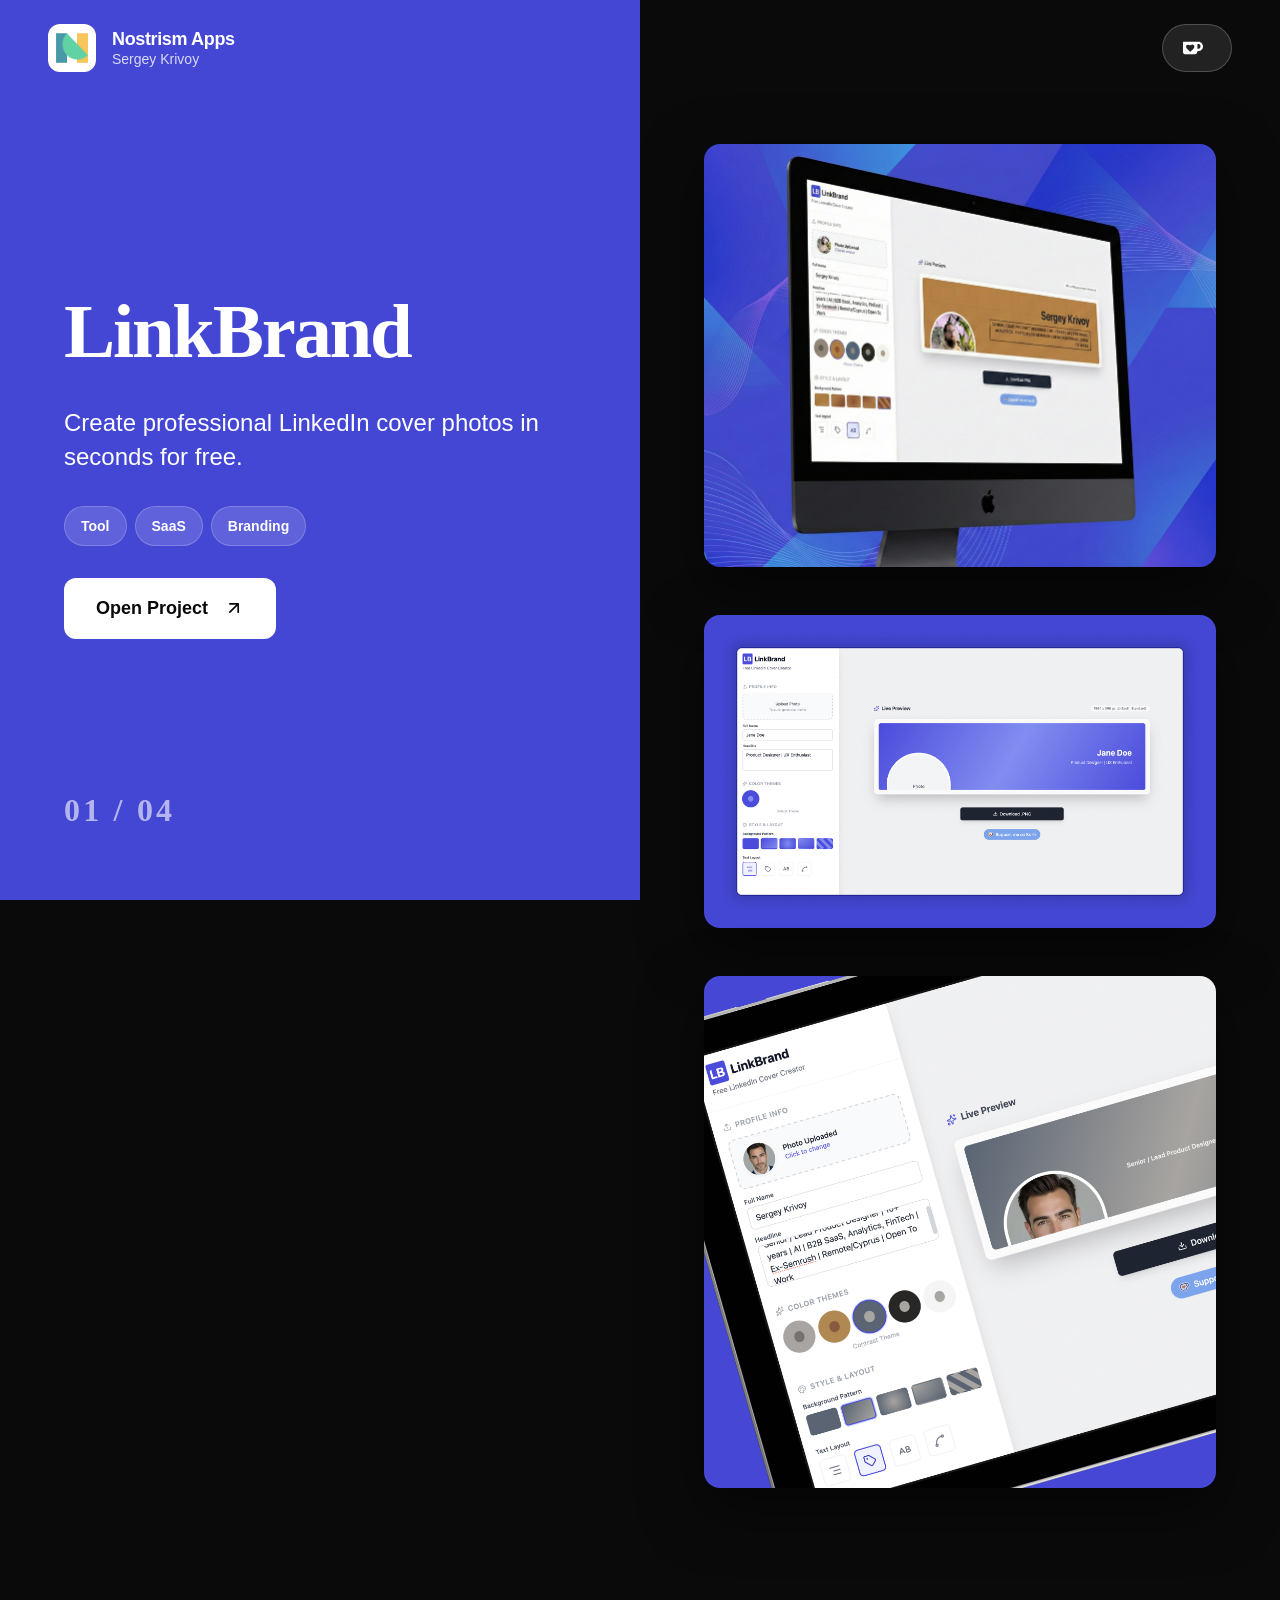
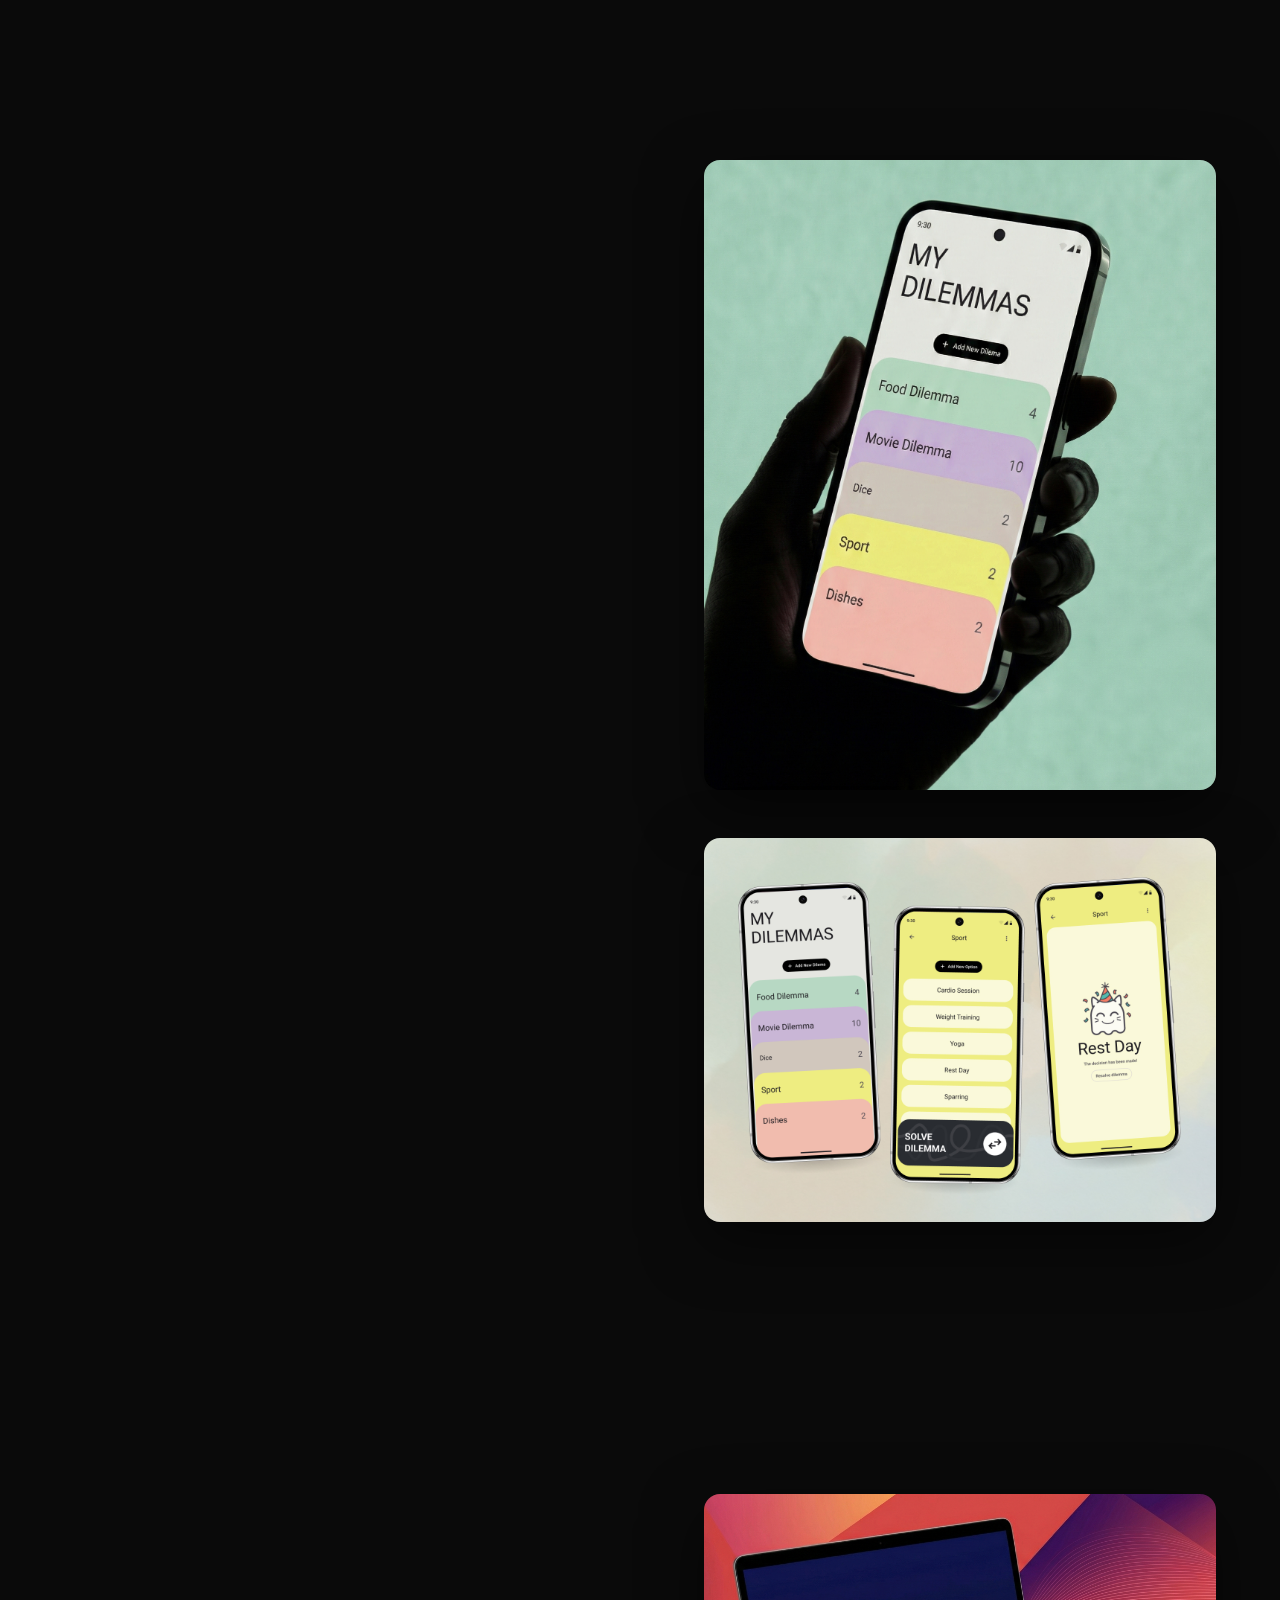
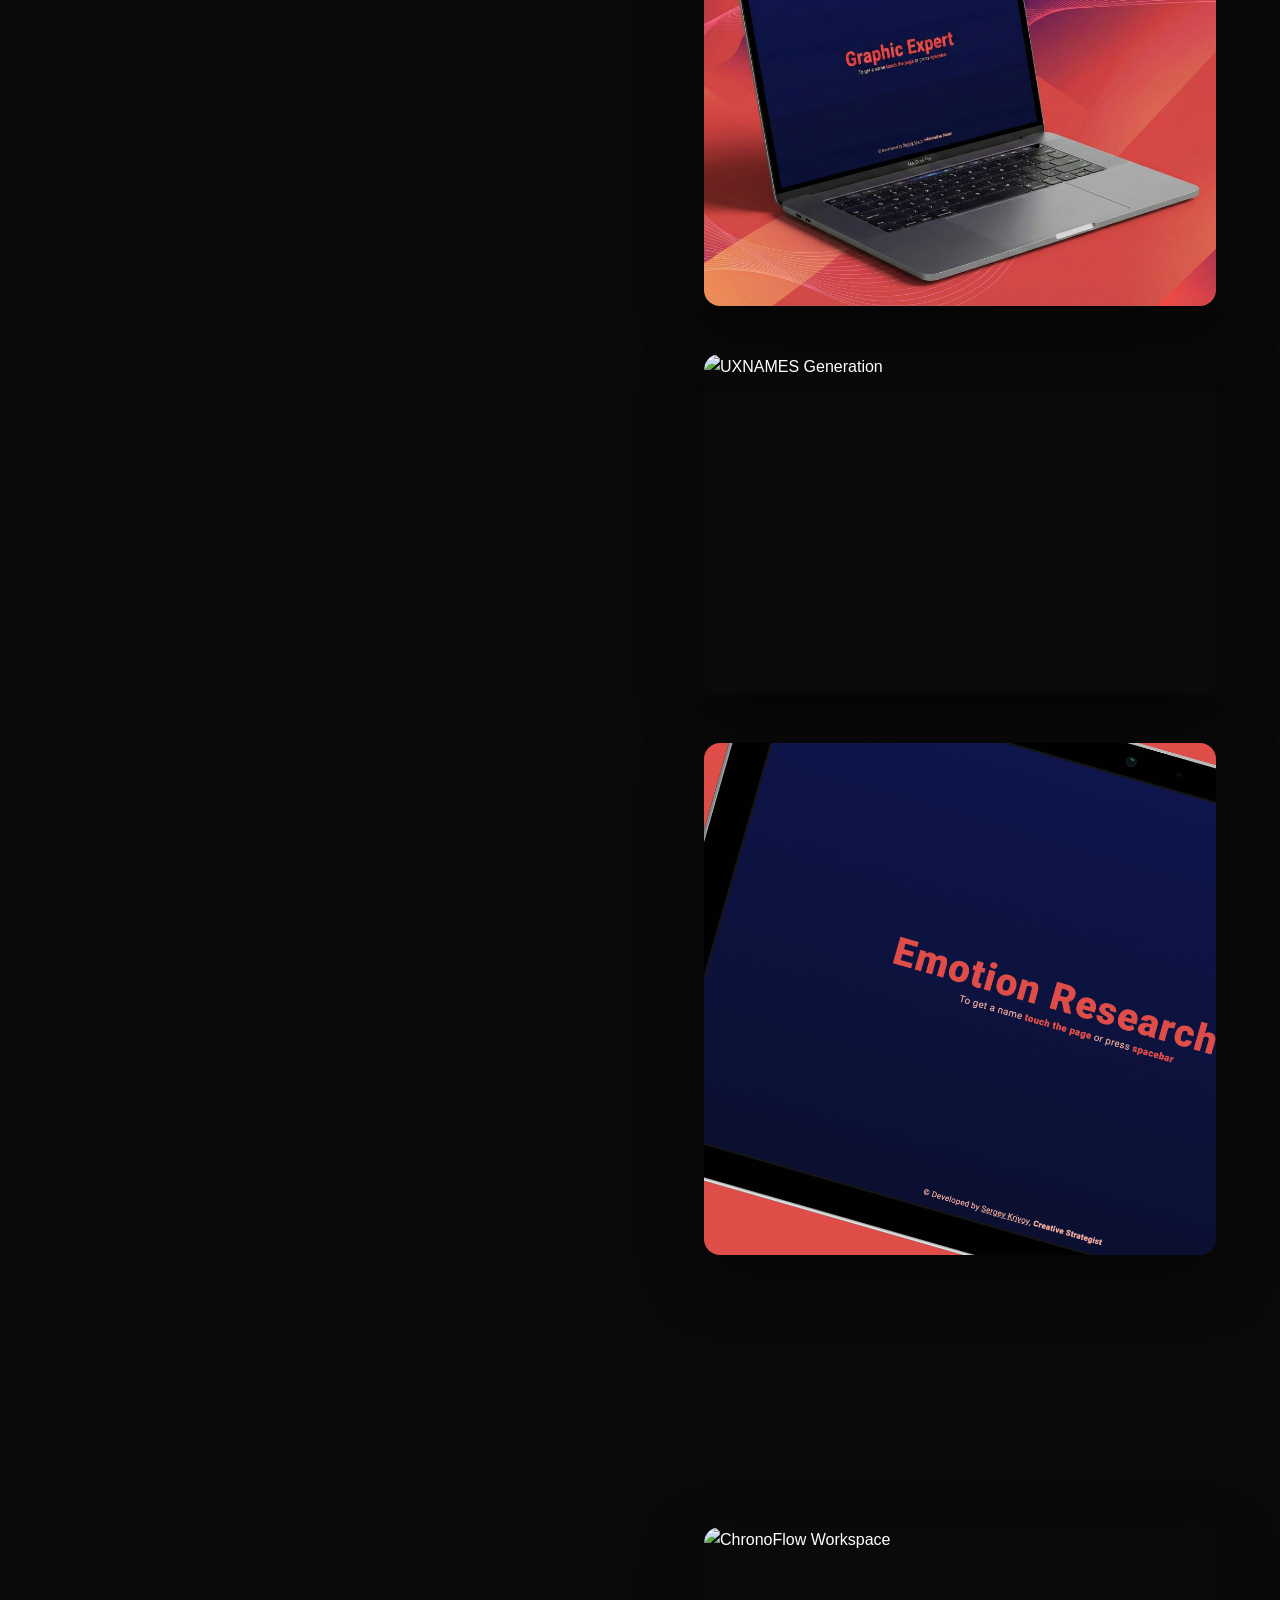
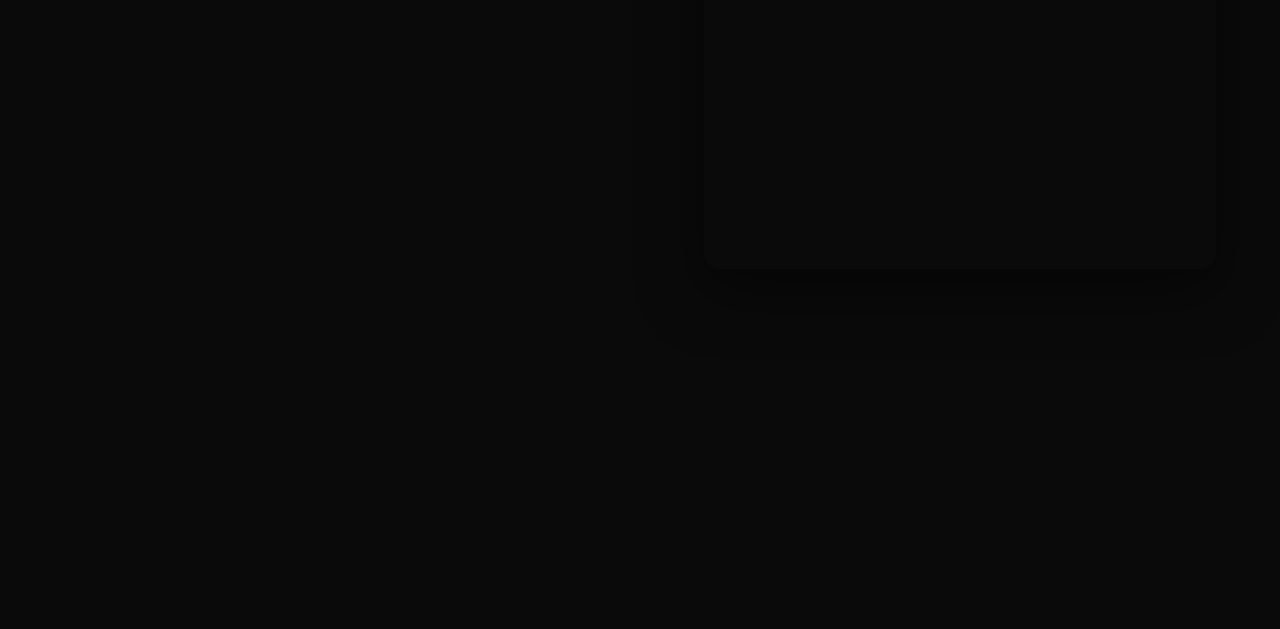
==== index.html @ 3f7db298 "feat: Add `audit-website` skill with documentation, assets, and agent configuration, and introduce `" ====
<!DOCTYPE html>
<html lang="en">

<head>
    <!-- Google tag (gtag.js) -->
    <script async src="https://www.googletagmanager.com/gtag/js?id=G-0JKW3JB69B"></script>
    <script>
        window.dataLayer = window.dataLayer || [];
        function gtag() { dataLayer.push(arguments); }
        gtag('js', new Date());

        gtag('config', 'G-0JKW3JB69B');
    </script>

    <meta charset="UTF-8">
    <meta name="viewport" content="width=device-width, initial-scale=1.0">
    <title>Nostrism Apps | Sergey Krivoy - Indie Dev Portfolio</title>
    <meta name="description"
        content="Explore a curated collection of indie development projects by Sergey Krivoy, featuring innovative utilities, games, and creative applications.">
    <link rel="canonical" href="https://nostrism.github.io/nostrismapps/">
    <link rel="preconnect" href="https://fonts.googleapis.com">
    <link rel="preconnect" href="https://fonts.gstatic.com" crossorigin>
    <link
        href="https://fonts.googleapis.com/css2?family=Inter:wght@400;500;600;700;800;900&family=Playfair+Display:wght@700;900&display=swap"
        rel="stylesheet">
    <link rel="stylesheet" href="styles.css">

    <!-- Favicon -->
    <link rel="apple-touch-icon" sizes="180x180" href="images/favicon_io/apple-touch-icon.png">
    <link rel="icon" type="image/png" sizes="32x32" href="images/favicon_io/favicon-32x32.png">
    <link rel="icon" type="image/png" sizes="16x16" href="images/favicon_io/favicon-16x16.png">
    <link rel="manifest" href="images/favicon_io/site.webmanifest">
    <link rel="shortcut icon" href="images/favicon_io/favicon.ico">

    <!-- Security Header -->
    <meta http-equiv="Content-Security-Policy"
        content="default-src 'self' https://fonts.googleapis.com https://fonts.gstatic.com https://www.googletagmanager.com https://www.google-analytics.com; script-src 'self' 'unsafe-inline' https://www.googletagmanager.com; style-src 'self' 'unsafe-inline' https://fonts.googleapis.com; img-src 'self' data: https:; connect-src 'self' https://www.google-analytics.com;">

    <!-- Structured Data -->
    <script type="application/ld+json">
    {
      "@context": "https://schema.org",
      "@type": "Person",
      "name": "Sergey Krivoy",
      "url": "https://nostrism.github.io/nostrismapps/",
      "jobTitle": "Designer & Developer",
      "sameAs": [
        "https://www.linkedin.com/in/krivoydesigner"
      ]
    }
    </script>
    <script type="application/ld+json">
    {
      "@context": "https://schema.org",
      "@type": "CollectionPage",
      "name": "Nostrism Apps",
      "description": "Explore a curated collection of indie development projects featuring innovative utilities, games, and creative applications.",
      "url": "https://nostrism.github.io/nostrismapps/",
      "author": {
        "@type": "Person",
        "name": "Sergey Krivoy"
      }
    }
    </script>
</head>

<body>
    <!-- Global Header -->
    <header class="global-header">
        <div class="logo-container">
            <img src="images/logo.png" alt="Nostrism Apps Logo" class="logo">
            <div class="dev-info">
                <span class="app-brand">Nostrism Apps</span>
                <a href="https://www.linkedin.com/in/krivoydesigner" target="_blank" rel="noopener"
                    class="dev-name">Sergey Krivoy</a>
            </div>
        </div>
        <a href="https://ko-fi.com/yourusername" target="_blank" rel="noopener" class="kofi-button"
            aria-label="Support on Ko-fi">
            <svg class="kofi-icon" viewBox="0 0 24 24" fill="none" xmlns="http://www.w3.org/2000/svg">
                <path
                    d="M23.881 8.948c-.773-4.085-4.859-4.593-4.859-4.593H.723c-.604 0-.679.798-.679.798s-.082 7.324-.022 11.822c.164 2.424 2.586 2.672 2.586 2.672s8.267-.023 11.966-.049c2.438-.426 2.683-2.566 2.658-3.734 4.352.24 7.422-2.831 6.649-6.916zm-11.062 3.511c-1.246 1.453-4.011 3.976-4.011 3.976s-.121.119-.31.023c-.076-.057-.108-.09-.108-.09-.443-.441-3.368-3.049-4.034-3.954-.709-.965-1.041-2.7-.091-3.71.951-1.01 3.005-1.086 4.363.407 0 0 1.565-1.782 3.468-.963 1.904.82 1.832 3.011.723 4.311zm6.173.478c-.928.116-1.682.028-1.682.028V7.284h1.77s1.971.551 1.971 2.638c0 1.913-.985 2.667-2.059 3.015z"
                    fill="currentColor" />
            </svg>
            <span class="kofi-text">Support on Ko-fi</span>
        </a>
    </header>

    <!-- Main Container -->
    <main class="split-container">
        <!-- Left Panel (Context) -->
        <div class="left-panel" id="leftPanel">
            <div class="project-info">
                <h1 class="project-title" id="projectTitle">Loading...</h1>
                <p class="project-descriptor" id="projectDescriptor">...</p>
                <div class="tech-stack" id="techStack"></div>
                <a href="#" class="project-button" id="projectButton" target="_blank" rel="noopener">
                    <span>Open Project</span>
                    <svg width="20" height="20" viewBox="0 0 24 24" fill="none" xmlns="http://www.w3.org/2000/svg">
                        <path d="M7 17L17 7M17 7H7M17 7V17" stroke="currentColor" stroke-width="2"
                            stroke-linecap="round" stroke-linejoin="round" />
                    </svg>
                </a>
            </div>
            <div class="project-counter" id="projectCounter">01 / 04</div>

        </div>

        <!-- Right Panel (Content) -->
        <div class="right-panel" id="rightPanel">
            <!-- Project 1: Utility App -->
            <section class="project-section" data-project="0" data-color="#4447D4" data-title="LinkBrand"
                data-descriptor="Create professional LinkedIn cover photos in seconds for free."
                data-stack="Tool, SaaS, Branding" data-link="https://nostrism.github.io/linkbrand/">
                <div class="screenshot-container">
                    <img src="images/LinkBrand/01.jpg" alt="LinkBrand Interface" class="screenshot" width="1200"
                        height="800">
                </div>
                <div class="screenshot-container">
                    <img src="images/LinkBrand/02.jpg" alt="LinkBrand Customization" class="screenshot" width="1200"
                        height="800" loading="lazy">
                </div>
                <div class="screenshot-container">
                    <img src="images/LinkBrand/03.jpg" alt="LinkBrand Preview" class="screenshot" width="1200"
                        height="800" loading="lazy">
                </div>
            </section>

            <!-- Project 2: Game -->
            <section class="project-section" data-project="1" data-color="#55A06F" data-title="Dilemm"
                data-descriptor="Quick randomizer for daily choices. Make decisions easily with Dilemm!"
                data-stack="Mobile App, Randomizer, Utility"
                data-link="https://play.google.com/store/apps/details?id=com.nostrismapps.dilemm">
                <div class="screenshot-container">
                    <img src="images/Dilemm/01.jpg" alt="Dilemm Gameplay" class="screenshot" width="1200" height="800"
                        loading="lazy">
                </div>
                <div class="screenshot-container">
                    <img src="images/Dilemm/02.jpg" alt="Dilemm Screen 2" class="screenshot" width="1200" height="800"
                        loading="lazy">
                </div>
            </section>

            <!-- Project 3: Creative Tool -->
            <section class="project-section" data-project="2" data-color="#DF4D49" data-title="UXNAMES"
                data-descriptor="A satirical job title generator that mocks the obsession with complex titles in the design industry."
                data-stack="2017, Design Culture, Joke" data-link="https://nostrism.github.io/uxnames/">
                <div class="screenshot-container">
                    <img src="images/UXNAME/01.jpg" alt="UXNAMES Interface" class="screenshot" width="1200" height="800"
                        loading="lazy">
                </div>
                <div class="screenshot-container">
                    <img src="images/UXNAME/02.jpg" alt="UXNAMES Generation" class="screenshot" width="1200"
                        height="800" loading="lazy">
                </div>
                <div class="screenshot-container">
                    <img src="images/UXNAME/03.jpg" alt="UXNAMES Result" class="screenshot" width="1200" height="800"
                        loading="lazy">
                </div>
            </section>

            <!-- Project 4: Web App -->
            <section class="project-section" data-project="3" data-color="#2D3436" data-title="ChronoFlow"
                data-descriptor="Time visualized as real-time progress bars for a more tangible sense of deadlines and flow."
                data-stack="Time UX, Visualization, Productivity" data-link="https://nostrism.github.io/ChronoFlow/">
                <div class="screenshot-container">
                    <img src="images/Chronoflow/01.png" alt="ChronoFlow Workspace" class="screenshot" width="1200"
                        height="800" loading="lazy">
                </div>
            </section>

        </div>
    </main>

    <script src="script.js"></script>
</body>

</html>
---- styles.css ----
/* ===================================
   Design System & CSS Variables
   =================================== */
:root {
    /* Colors */
    --color-bg: #0A0A0A;
    --color-text-primary: #FFFFFF;
    --color-text-secondary: rgba(255, 255, 255, 0.7);
    --color-accent: #4F46E5;

    /* Typography */
    --font-display: 'Playfair Display', serif;
    --font-body: 'Inter', sans-serif;

    /* Spacing */
    --spacing-xs: 0.5rem;
    --spacing-sm: 1rem;
    --spacing-md: 1.5rem;
    --spacing-lg: 2rem;
    --spacing-xl: 3rem;
    --spacing-2xl: 4rem;

    /* Transitions */
    --transition-fast: 0.2s ease;
    --transition-medium: 0.4s cubic-bezier(0.4, 0, 0.2, 1);
    --transition-slow: 0.8s cubic-bezier(0.4, 0, 0.2, 1);

    /* Z-index */
    --z-header: 1000;
    --z-left-panel: 100;
    --z-right-panel: 50;
}

/* ===================================
   Reset & Base Styles
   =================================== */
* {
    margin: 0;
    padding: 0;
    box-sizing: border-box;
}

html {
    scroll-behavior: smooth;
}

body {
    font-family: var(--font-body);
    background-color: var(--color-bg);
    color: var(--color-text-primary);
    overflow-x: hidden;
    line-height: 1.6;
    -webkit-font-smoothing: antialiased;
    -moz-osx-font-smoothing: grayscale;
}

img {
    max-width: 100%;
    height: auto;
    display: block;
}

a {
    text-decoration: none;
    color: inherit;
}

/* ===================================
   Global Header
   =================================== */
.global-header {
    position: fixed;
    top: 0;
    left: 0;
    right: 0;
    z-index: var(--z-header);
    display: flex;
    justify-content: space-between;
    align-items: center;
    padding: var(--spacing-md) var(--spacing-xl);
    pointer-events: none;
}

.logo-container {
    display: flex;
    align-items: center;
    gap: var(--spacing-sm);
    pointer-events: auto;
}

.logo {
    width: 48px;
    height: 48px;
    border-radius: 12px;
    object-fit: cover;
    transition: transform var(--transition-fast);
}

.logo:hover {
    transform: scale(1.05);
}

.dev-info {
    display: flex;
    flex-direction: column;
    justify-content: center;
    line-height: 1.2;
    mix-blend-mode: difference;
}

.app-brand {
    font-weight: 800;
    font-size: 1.125rem;
    letter-spacing: -0.02em;
}

.dev-name {
    font-weight: 400;
    font-size: 0.875rem;
    opacity: 0.8;
    transition: opacity var(--transition-fast);
}

.dev-name:hover {
    opacity: 1;
}

/* Ko-fi Button */
.kofi-button {
    display: flex;
    align-items: center;
    gap: var(--spacing-xs);
    padding: 0.75rem 1.25rem;
    background: rgba(255, 255, 255, 0.1);
    backdrop-filter: blur(20px);
    -webkit-backdrop-filter: blur(20px);
    border: 1px solid rgba(255, 255, 255, 0.2);
    border-radius: 100px;
    font-weight: 600;
    font-size: 0.875rem;
    transition: all var(--transition-medium);
    pointer-events: auto;
    overflow: hidden;
    position: relative;
}

.kofi-icon {
    width: 20px;
    height: 20px;
    flex-shrink: 0;
    transition: transform var(--transition-medium);
}

.kofi-text {
    max-width: 0;
    opacity: 0;
    white-space: nowrap;
    transition: all var(--transition-medium);
}

.kofi-button:hover {
    background: rgba(255, 255, 255, 0.15);
    border-color: rgba(255, 255, 255, 0.3);
    padding-right: 1.5rem;
}

.kofi-button:hover .kofi-icon {
    transform: rotate(-10deg);
}

.kofi-button:hover .kofi-text {
    max-width: 150px;
    opacity: 1;
    margin-left: var(--spacing-xs);
}

/* ===================================
   Split Container
   =================================== */
.split-container {
    display: flex;
    min-height: 100vh;
}

/* ===================================
   Left Panel (Context)
   =================================== */
.left-panel {
    position: sticky;
    top: 0;
    left: 0;
    width: 50vw;
    height: 100vh;
    background-color: var(--color-accent);
    display: flex;
    flex-direction: column;
    justify-content: space-between;
    padding: var(--spacing-2xl);
    padding-top: calc(var(--spacing-2xl) + 80px);
    transition: background-color var(--transition-slow);
    z-index: var(--z-left-panel);
}

.project-info {
    flex: 1;
    display: flex;
    flex-direction: column;
    justify-content: center;
    gap: var(--spacing-lg);
}

.project-title {
    font-family: var(--font-display);
    font-size: clamp(3rem, 6vw, 5rem);
    font-weight: 900;
    line-height: 1.1;
    letter-spacing: -0.03em;
    opacity: 0;
    transform: translateY(20px);
    animation: fadeInUp var(--transition-slow) forwards;
}

.project-descriptor {
    font-size: clamp(1.125rem, 2vw, 1.5rem);
    font-weight: 500;
    line-height: 1.4;
    opacity: 0.9;
    max-width: 500px;
    opacity: 0;
    transform: translateY(20px);
    animation: fadeInUp var(--transition-slow) 0.1s forwards;
}

.tech-stack {
    display: flex;
    flex-wrap: wrap;
    gap: var(--spacing-xs);
    opacity: 0;
    transform: translateY(20px);
    animation: fadeInUp var(--transition-slow) 0.2s forwards;
}

.tech-tag {
    padding: 0.5rem 1rem;
    background: rgba(255, 255, 255, 0.15);
    backdrop-filter: blur(10px);
    border-radius: 100px;
    font-size: 0.875rem;
    font-weight: 600;
    border: 1px solid rgba(255, 255, 255, 0.2);
    transition: all var(--transition-fast);
}

.tech-tag:hover {
    background: rgba(255, 255, 255, 0.25);
    transform: translateY(-2px);
}

.project-button {
    display: inline-flex;
    align-items: center;
    gap: var(--spacing-sm);
    padding: 1rem 2rem;
    background: var(--color-text-primary);
    color: var(--color-bg);
    font-weight: 700;
    font-size: 1.125rem;
    border-radius: 12px;
    transition: all var(--transition-medium);
    width: fit-content;
    opacity: 0;
    transform: translateY(20px);
    animation: fadeInUp var(--transition-slow) 0.3s forwards;
    position: relative;
    overflow: hidden;
}

.project-button::before {
    content: '';
    position: absolute;
    top: 0;
    left: -100%;
    width: 100%;
    height: 100%;
    background: linear-gradient(90deg, transparent, rgba(255, 255, 255, 0.3), transparent);
    transition: left 0.5s;
}

.project-button:hover::before {
    left: 100%;
}

.project-button:hover {
    transform: translateY(-4px);
    box-shadow: 0 20px 40px rgba(0, 0, 0, 0.3);
}

.project-button svg {
    transition: transform var(--transition-fast);
}

.project-button:hover svg {
    transform: translate(4px, -4px);
}

.project-counter {
    font-family: var(--font-display);
    font-size: 2rem;
    font-weight: 700;
    opacity: 0.6;
    letter-spacing: 0.1em;
}


/* ===================================
   Right Panel (Content)
   =================================== */
.right-panel {
    width: 50vw;
    background-color: var(--color-bg);
    z-index: var(--z-right-panel);
}

.project-section {
    padding: var(--spacing-2xl);
    padding-top: calc(var(--spacing-2xl) + 80px);
    display: flex;
    flex-direction: column;
    gap: var(--spacing-xl);
}

.project-section:not(:last-child) {
    margin-bottom: var(--spacing-2xl);
}

.project-section:last-child {
    padding-bottom: 40vh;
    /* Extra space to prevent previous projects from showing when content is short */
}

.screenshot-container {
    border-radius: 16px;
    overflow: hidden;
    box-shadow: 0 20px 60px rgba(0, 0, 0, 0.5);
    transition: transform var(--transition-medium);
}

.screenshot-container:hover {
    transform: scale(1.02);
}

.screenshot {
    width: 100%;
    height: auto;
    display: block;
}

/* ===================================
   Animations
   =================================== */
@keyframes fadeInUp {
    to {
        opacity: 1;
        transform: translateY(0);
    }
}

/* ===================================
   Mobile Responsive (Adaptive)
   =================================== */
@media (max-width: 768px) {
    .split-container {
        flex-direction: column;
    }

    .left-panel {
        position: sticky;
        top: 0;
        width: 100vw;
        height: auto;
        min-height: 40vh;
        padding: var(--spacing-lg);
        padding-top: calc(var(--spacing-lg) + 70px);
        z-index: var(--z-left-panel);
    }

    .right-panel {
        width: 100vw;
    }

    .project-section {
        padding: var(--spacing-lg);
        padding-top: var(--spacing-md);
    }

    .project-title {
        font-size: clamp(2rem, 8vw, 3rem);
    }

    .project-descriptor {
        font-size: 1rem;
    }

    .project-button {
        font-size: 1rem;
        padding: 0.875rem 1.5rem;
    }

    .project-counter {
        font-size: 1.5rem;
    }

    /* Mobile Header */
    .global-header {
        padding: var(--spacing-sm) var(--spacing-md);
        background: rgba(10, 10, 10, 0.8);
        backdrop-filter: blur(20px);
        transition: transform var(--transition-medium);
    }

    .global-header.hidden {
        transform: translateY(-100%);
    }

    .logo {
        width: 40px;
        height: 40px;
    }

    .app-brand {
        font-size: 0.9rem;
    }

    .dev-name {
        font-size: 0.75rem;
    }

    .kofi-button {
        padding: 0.625rem 1rem;
        font-size: 0.8rem;
    }

    .kofi-text {
        display: none;
    }

    .screenshot-container {
        border-radius: 12px;
    }
}

/* ===================================
   Tablet Responsive
   =================================== */
@media (min-width: 769px) and (max-width: 1024px) {
    .left-panel {
        padding: var(--spacing-xl);
        padding-top: calc(var(--spacing-xl) + 80px);
    }

    .project-section {
        padding: var(--spacing-xl);
        padding-top: calc(var(--spacing-xl) + 80px);
    }

    .project-title {
        font-size: clamp(2.5rem, 5vw, 4rem);
    }
}

/* ===================================
   Accessibility
   =================================== */
@media (prefers-reduced-motion: reduce) {

    *,
    *::before,
    *::after {
        animation-duration: 0.01ms !important;
        animation-iteration-count: 1 !important;
        transition-duration: 0.01ms !important;
    }
}

/* Focus styles for keyboard navigation */
a:focus-visible,
button:focus-visible {
    outline: 2px solid var(--color-text-primary);
    outline-offset: 4px;
}
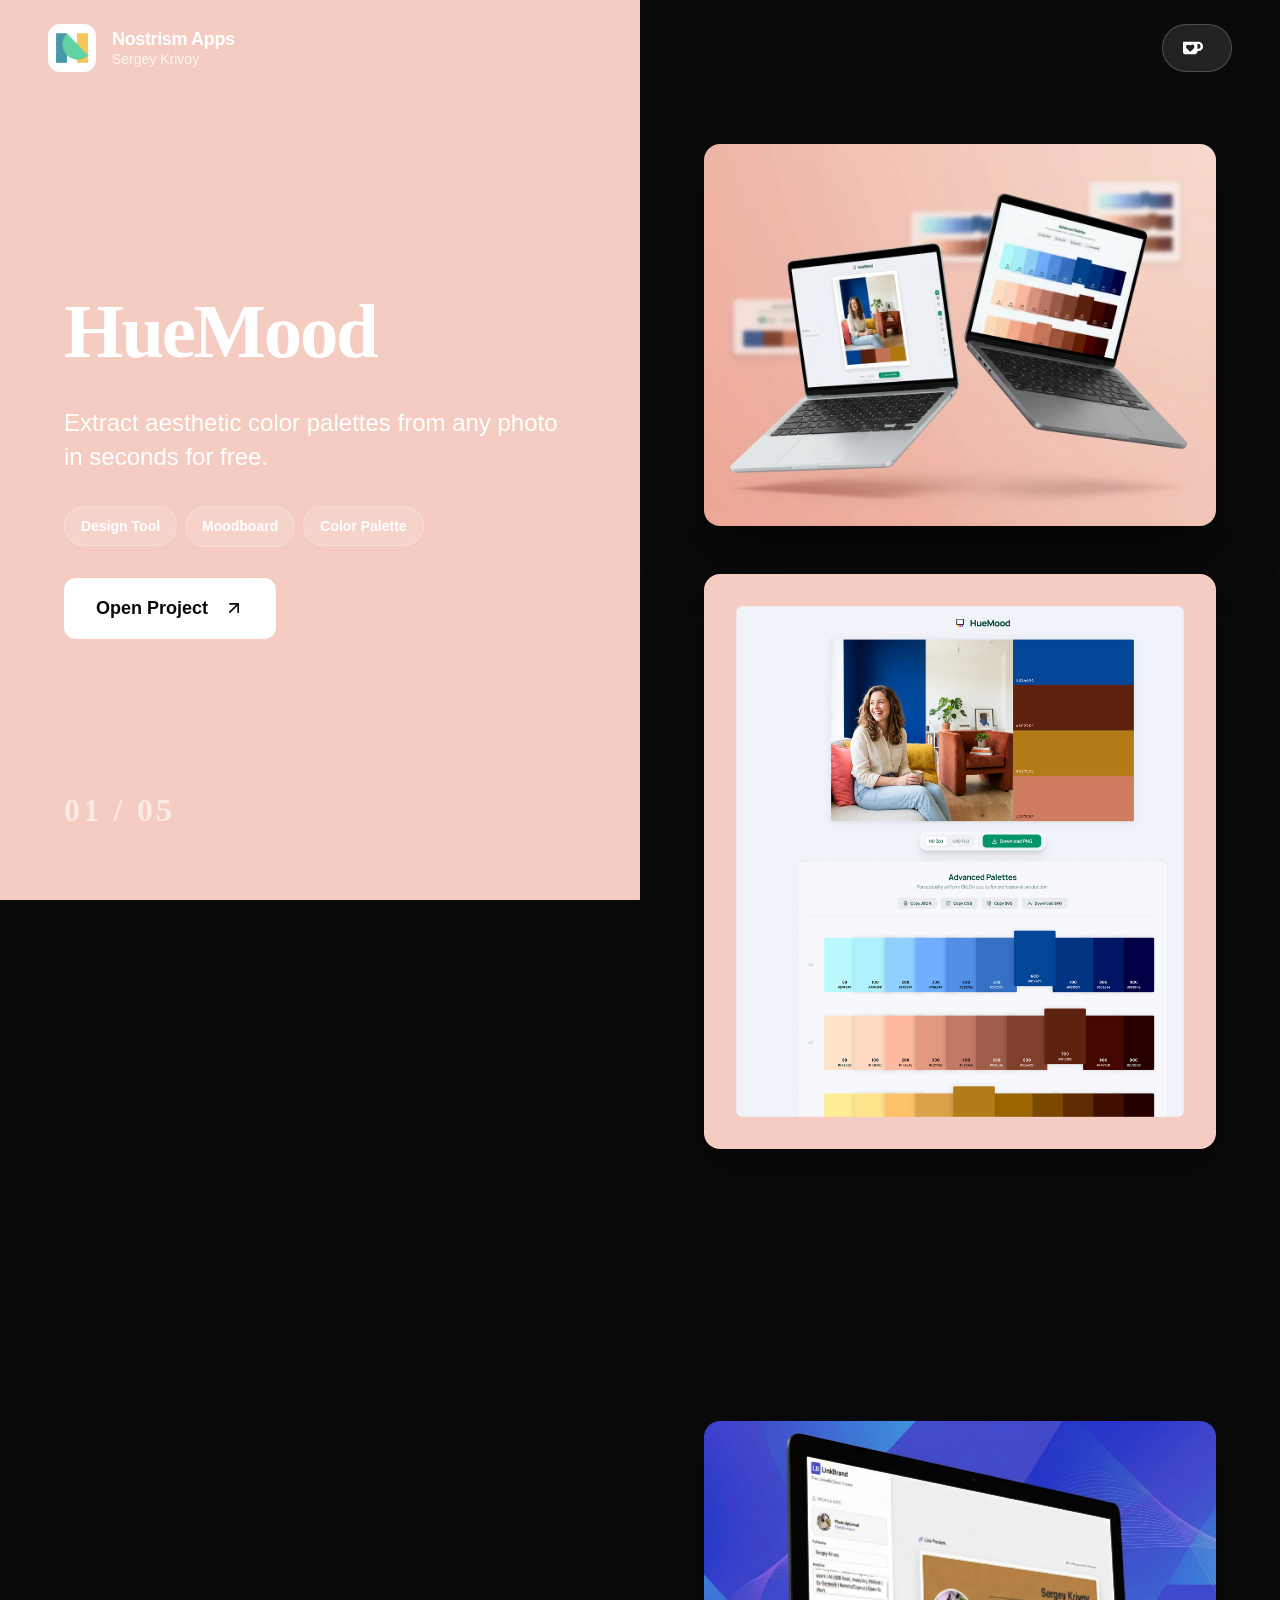
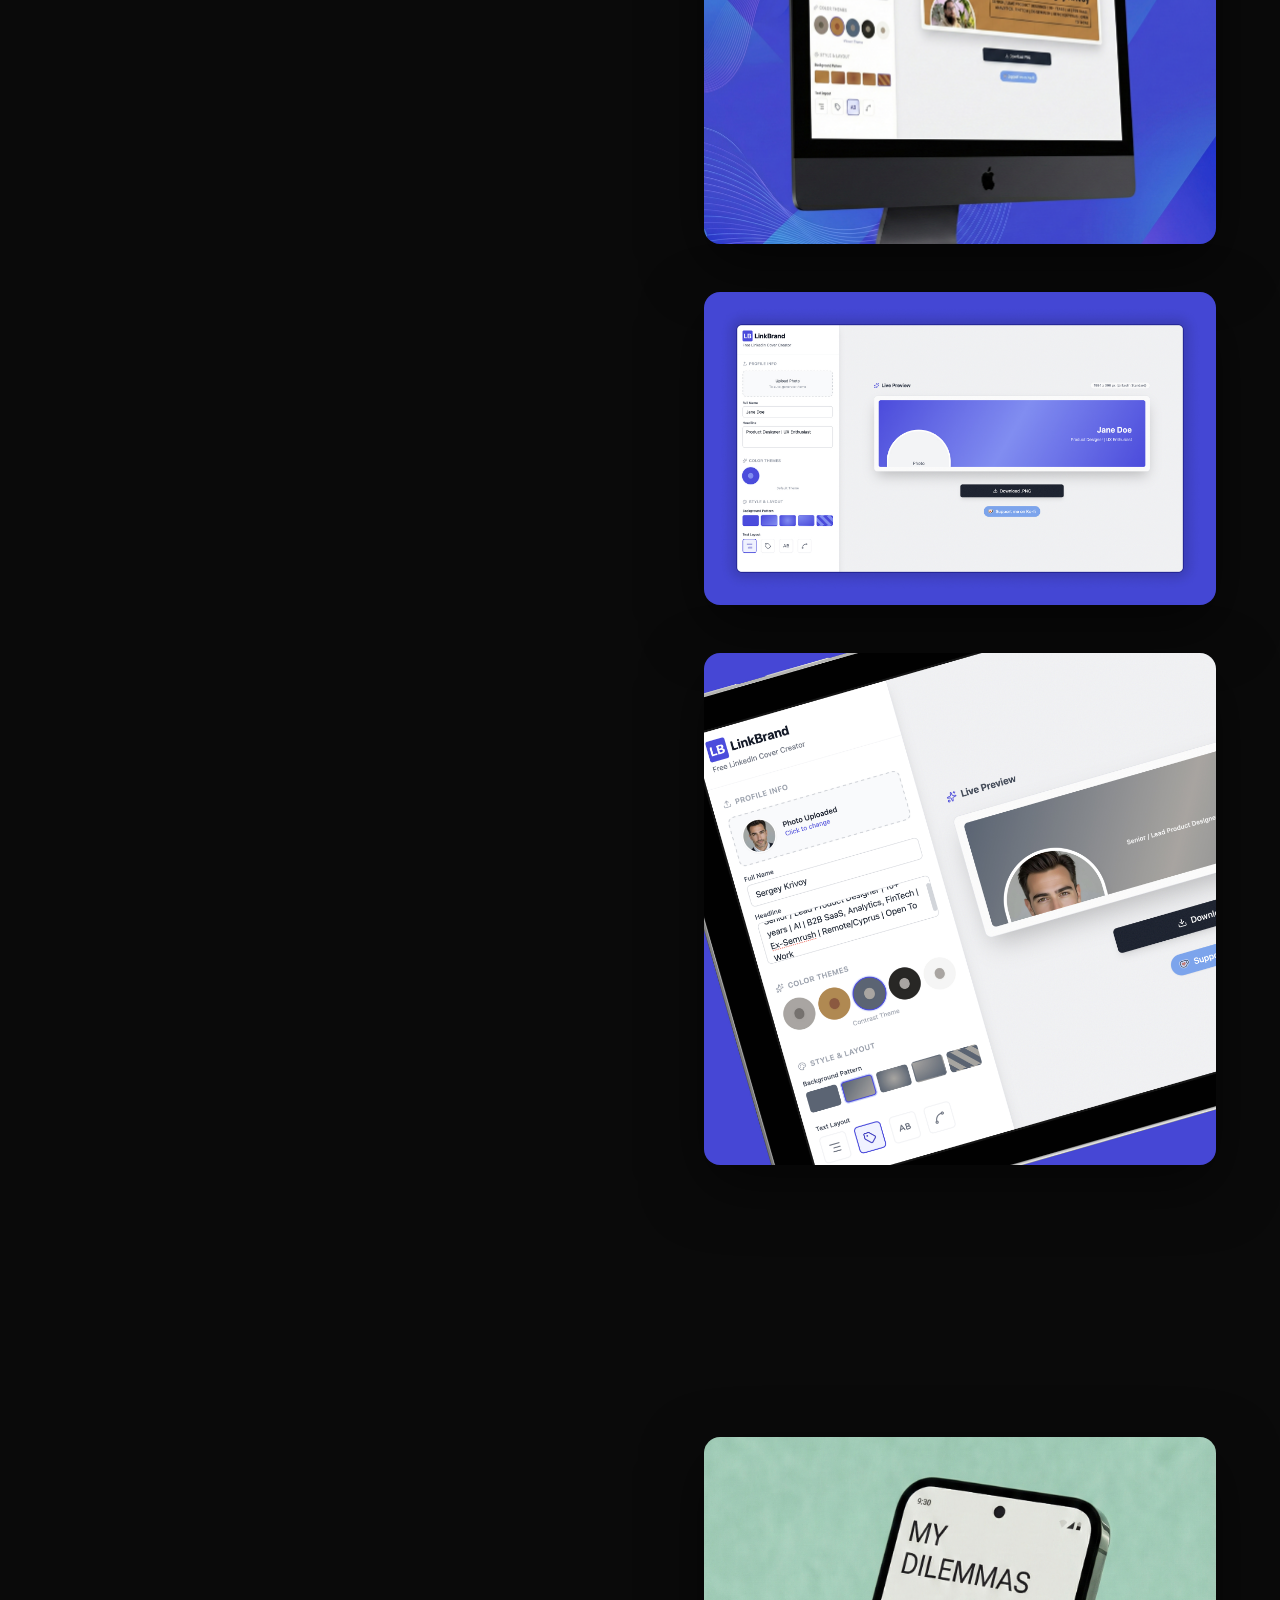
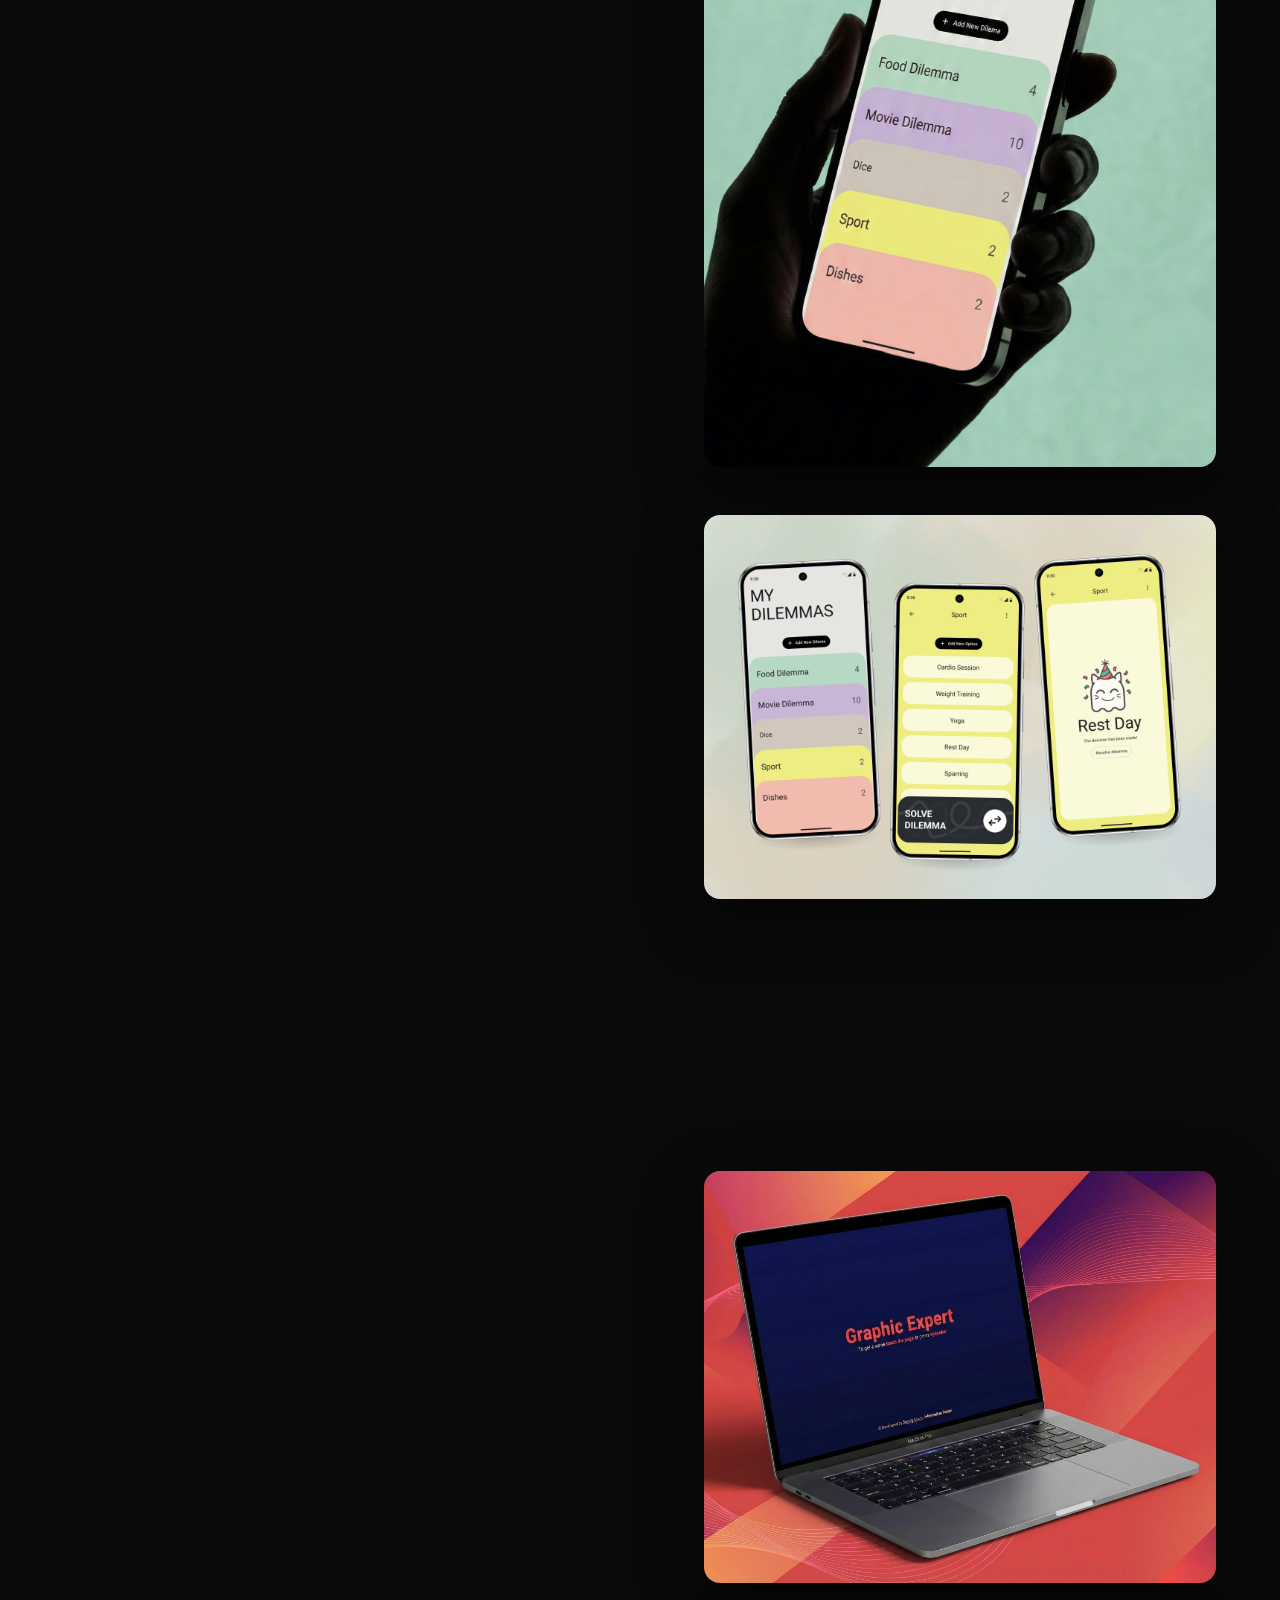
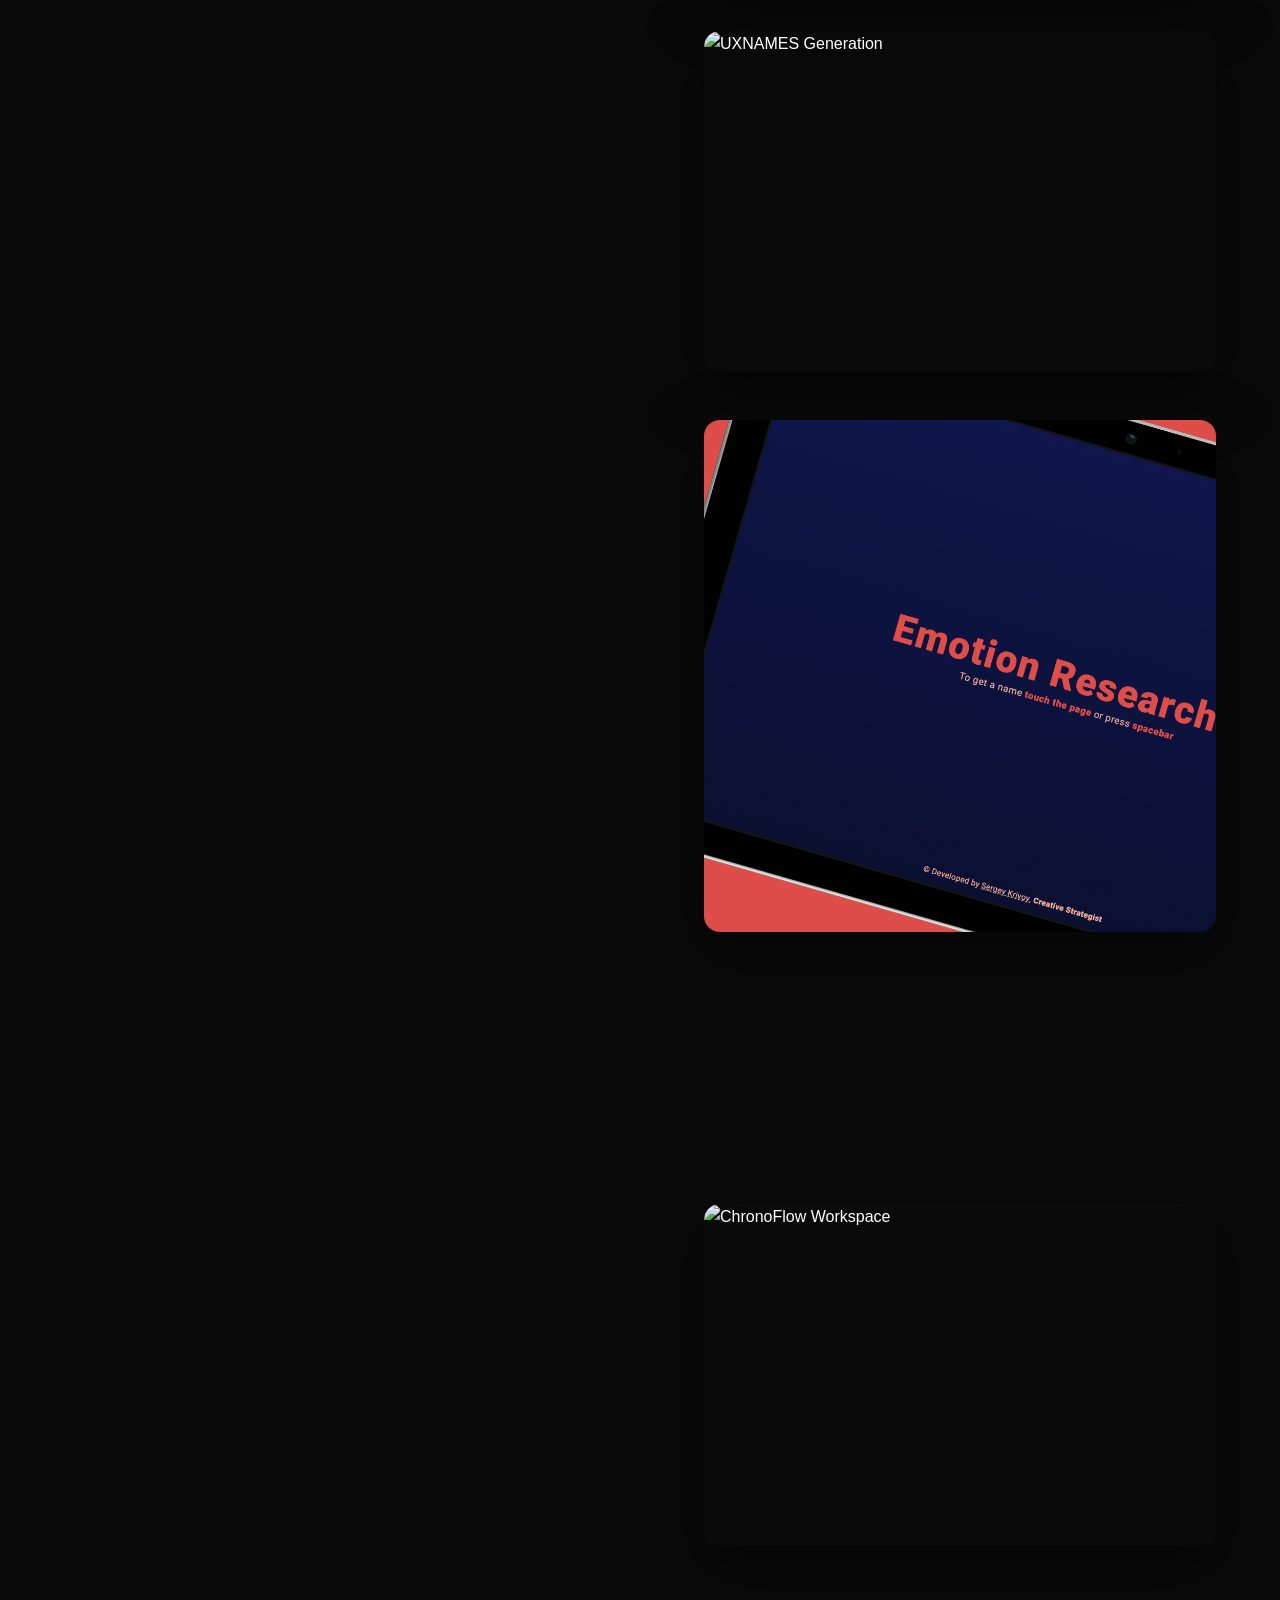
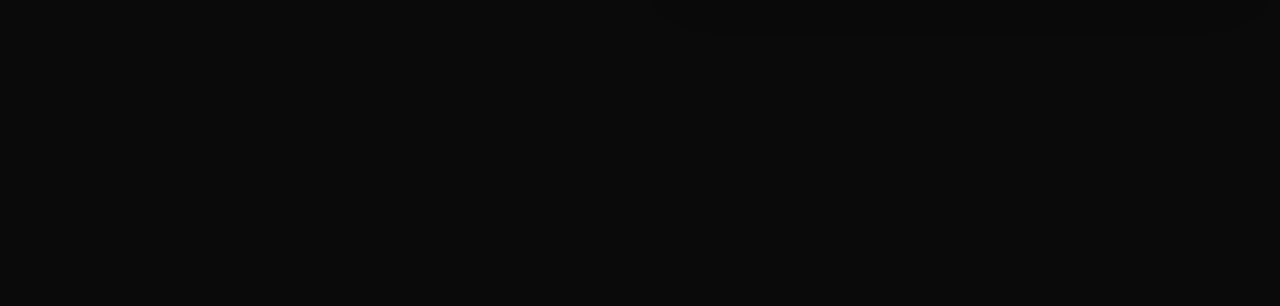
==== commit e38a0d32: "feat: add HueMood project and update project counter" ====
--- a/index.html
+++ b/index.html
@@ -75,7 +75,7 @@
                     class="dev-name">Sergey Krivoy</a>
             </div>
         </div>
-        <a href="https://ko-fi.com/yourusername" target="_blank" rel="noopener" class="kofi-button"
+        <a href="https://ko-fi.com/nostrismapps" target="_blank" rel="noopener" class="kofi-button"
             aria-label="Support on Ko-fi">
             <svg class="kofi-icon" viewBox="0 0 24 24" fill="none" xmlns="http://www.w3.org/2000/svg">
                 <path
@@ -102,16 +102,31 @@
                     </svg>
                 </a>
             </div>
-            <div class="project-counter" id="projectCounter">01 / 04</div>
+            <div class="project-counter" id="projectCounter">01 / 05</div>
 
         </div>
 
         <!-- Right Panel (Content) -->
         <div class="right-panel" id="rightPanel">
-            <!-- Project 1: Utility App -->
-            <section class="project-section" data-project="0" data-color="#4447D4" data-title="LinkBrand"
+            <!-- Project 1: HueMood -->
+            <section class="project-section" data-project="0" data-color="#F4CCC1" data-title="HueMood"
+                data-descriptor="Extract aesthetic color palettes from any photo in seconds for free."
+                data-stack="Design Tool, Moodboard, Color Palette" data-link="https://huemood.vercel.app/">
+                <div class="screenshot-container">
+                    <img src="images/huemood/pic01.jpeg" alt="HueMood Interface" class="screenshot" width="1200"
+                        height="800">
+                </div>
+                <div class="screenshot-container">
+                    <img src="images/huemood/02.jpg" alt="HueMood Details" class="screenshot" width="1200"
+                        height="800" loading="lazy">
+                </div>
+
+            </section>
+
+            <!-- Project 2: Utility App -->
+            <section class="project-section" data-project="1" data-color="#4447D4" data-title="LinkBrand"
                 data-descriptor="Create professional LinkedIn cover photos in seconds for free."
-                data-stack="Tool, SaaS, Branding" data-link="https://nostrism.github.io/linkbrand/">
+                data-stack="Tool, SaaS, Branding" data-link="https://linkbrand.vercel.app">
                 <div class="screenshot-container">
                     <img src="images/LinkBrand/01.jpg" alt="LinkBrand Interface" class="screenshot" width="1200"
                         height="800">
@@ -126,8 +141,8 @@
                 </div>
             </section>
 
-            <!-- Project 2: Game -->
-            <section class="project-section" data-project="1" data-color="#55A06F" data-title="Dilemm"
+            <!-- Project 3: Game -->
+            <section class="project-section" data-project="2" data-color="#55A06F" data-title="Dilemm"
                 data-descriptor="Quick randomizer for daily choices. Make decisions easily with Dilemm!"
                 data-stack="Mobile App, Randomizer, Utility"
                 data-link="https://play.google.com/store/apps/details?id=com.nostrismapps.dilemm">
@@ -141,8 +156,8 @@
                 </div>
             </section>
 
-            <!-- Project 3: Creative Tool -->
-            <section class="project-section" data-project="2" data-color="#DF4D49" data-title="UXNAMES"
+            <!-- Project 4: Creative Tool -->
+            <section class="project-section" data-project="3" data-color="#DF4D49" data-title="UXNAMES"
                 data-descriptor="A satirical job title generator that mocks the obsession with complex titles in the design industry."
                 data-stack="2017, Design Culture, Joke" data-link="https://nostrism.github.io/uxnames/">
                 <div class="screenshot-container">
@@ -159,8 +174,8 @@
                 </div>
             </section>
 
-            <!-- Project 4: Web App -->
-            <section class="project-section" data-project="3" data-color="#2D3436" data-title="ChronoFlow"
+            <!-- Project 5: Web App -->
+            <section class="project-section" data-project="4" data-color="#2D3436" data-title="ChronoFlow"
                 data-descriptor="Time visualized as real-time progress bars for a more tangible sense of deadlines and flow."
                 data-stack="Time UX, Visualization, Productivity" data-link="https://nostrism.github.io/ChronoFlow/">
                 <div class="screenshot-container">
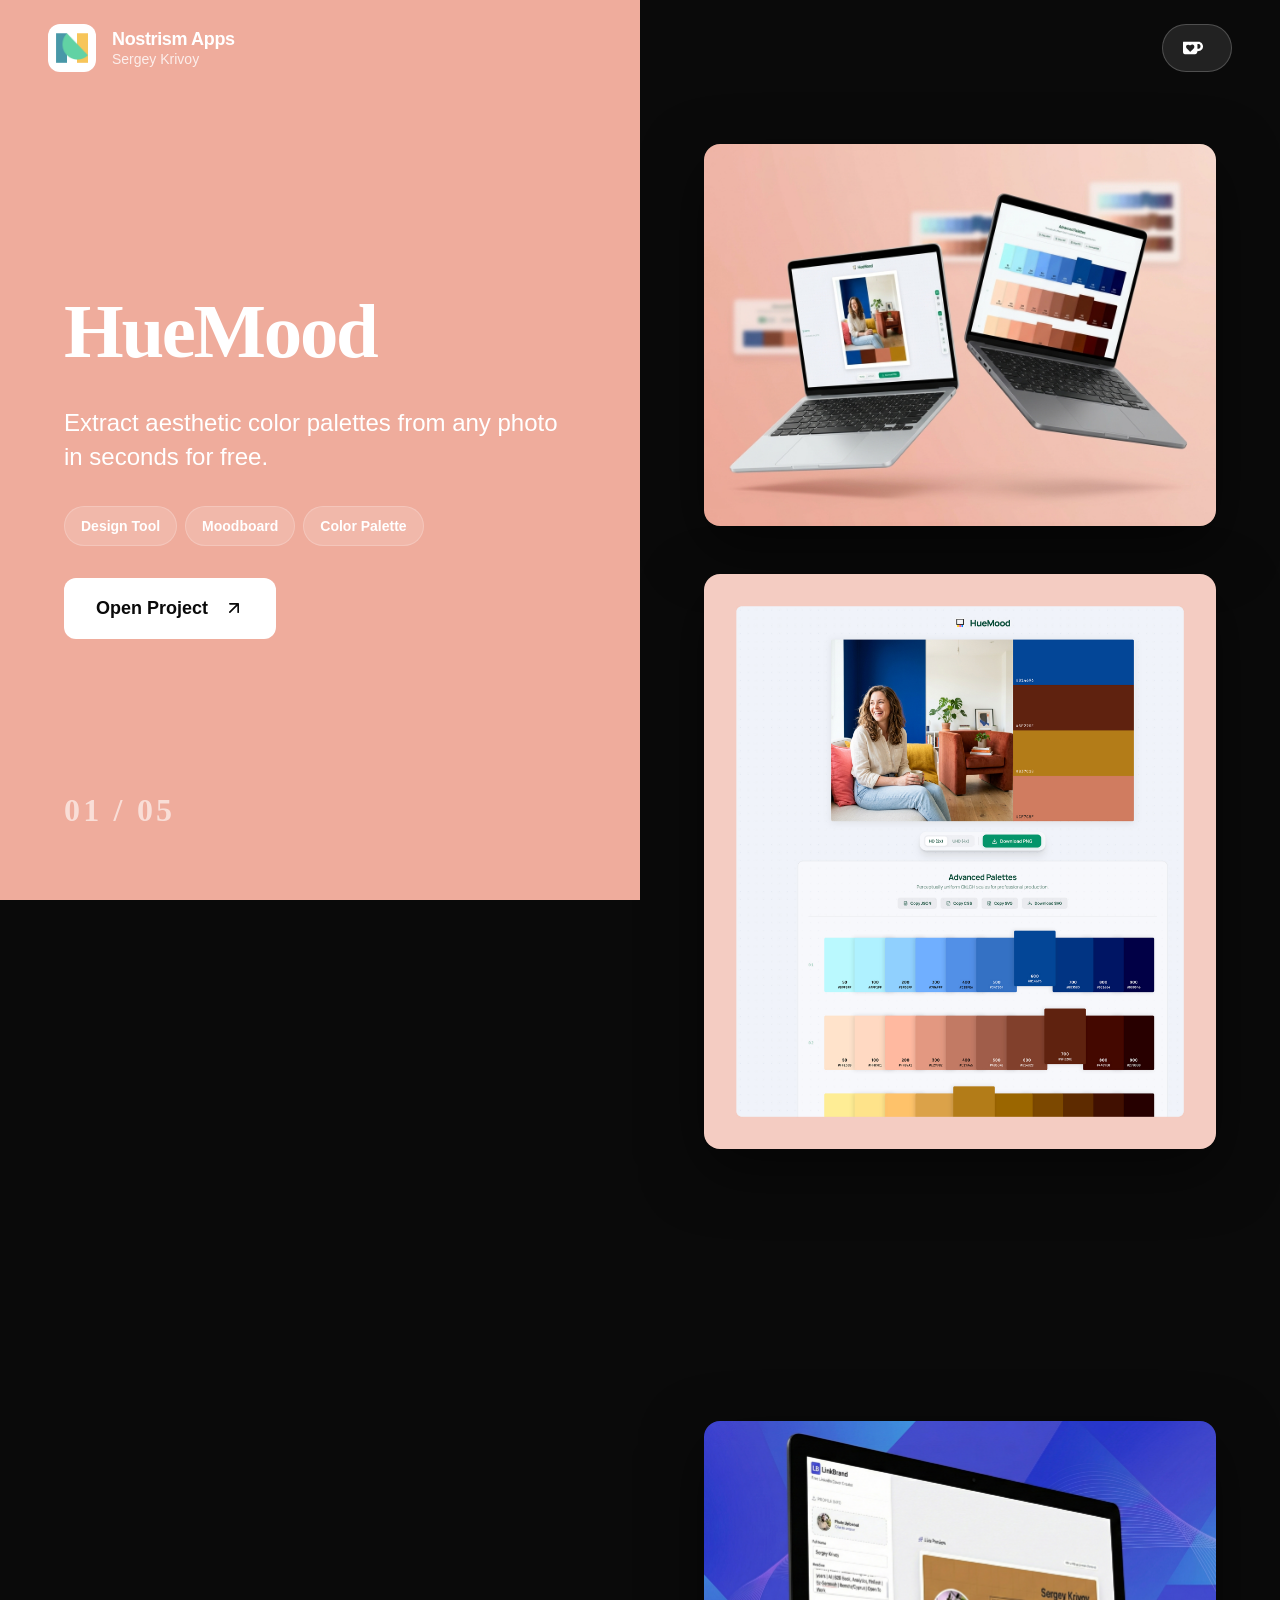
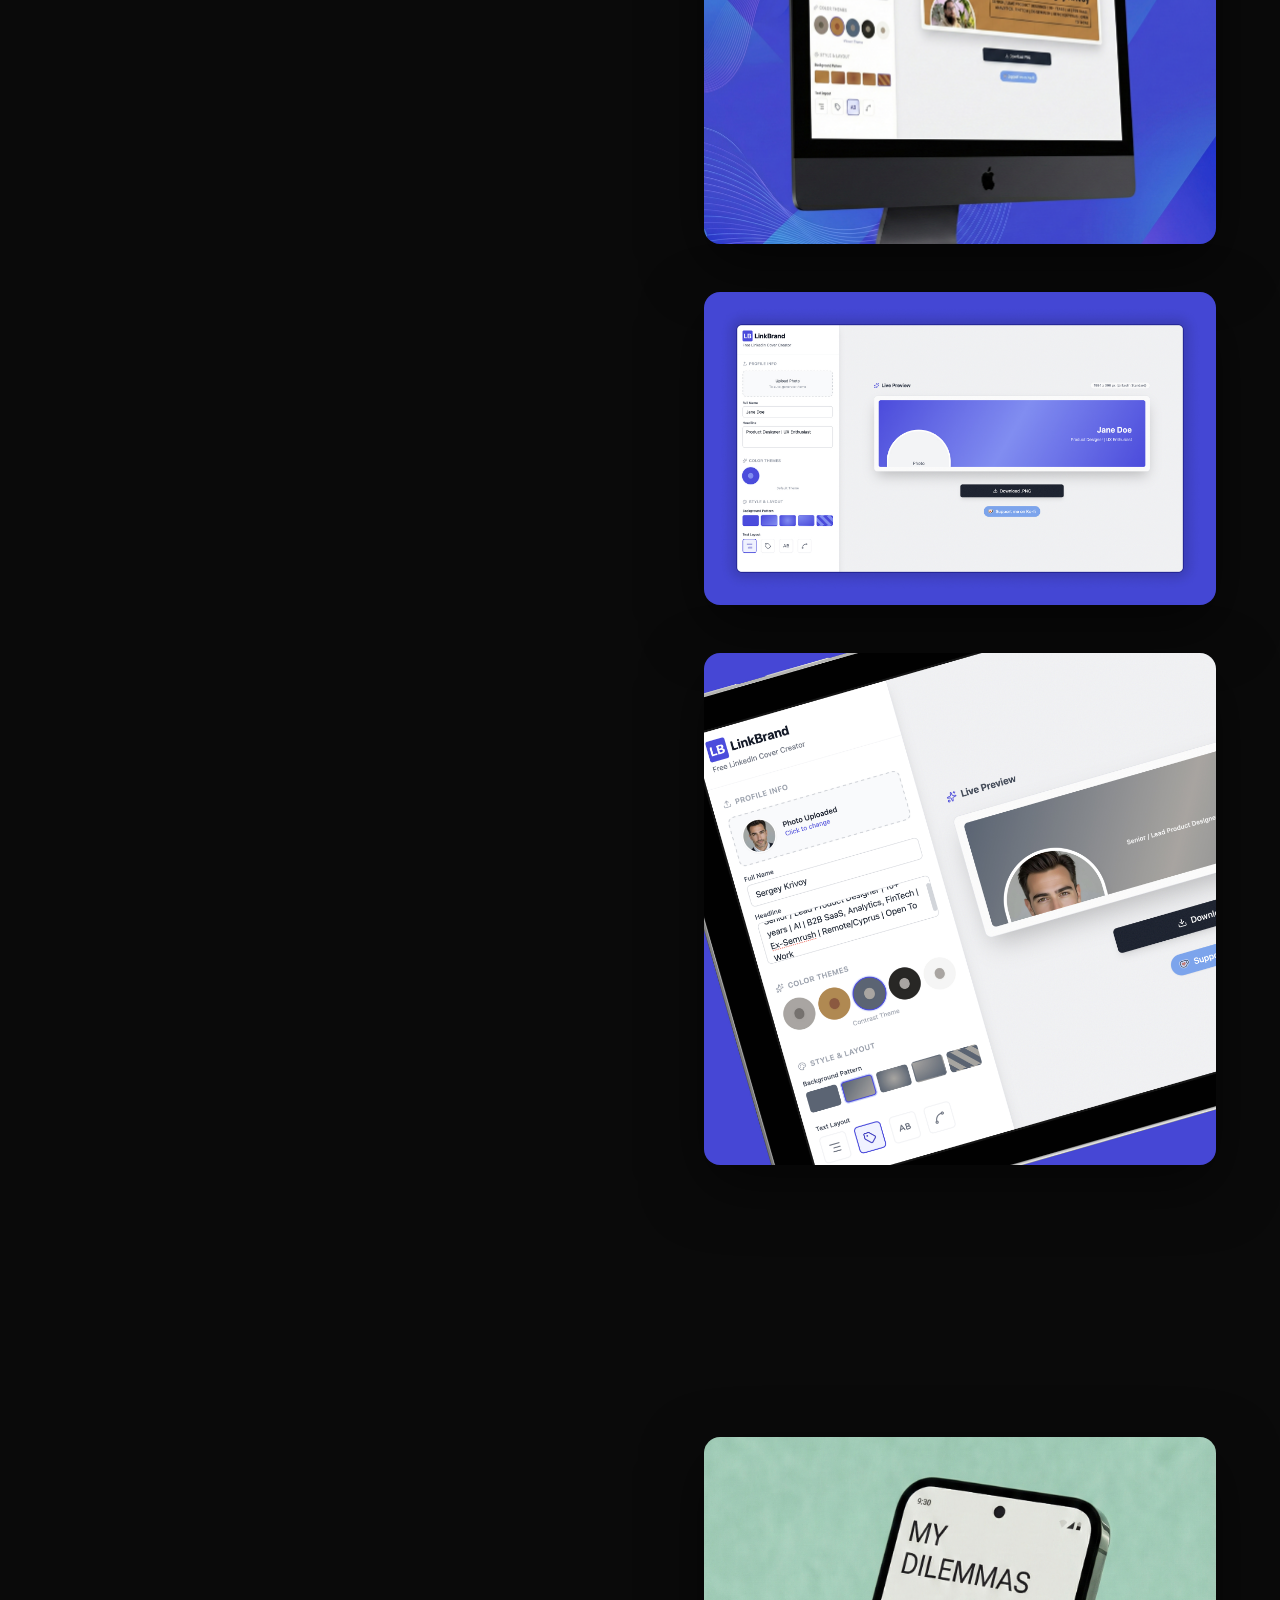
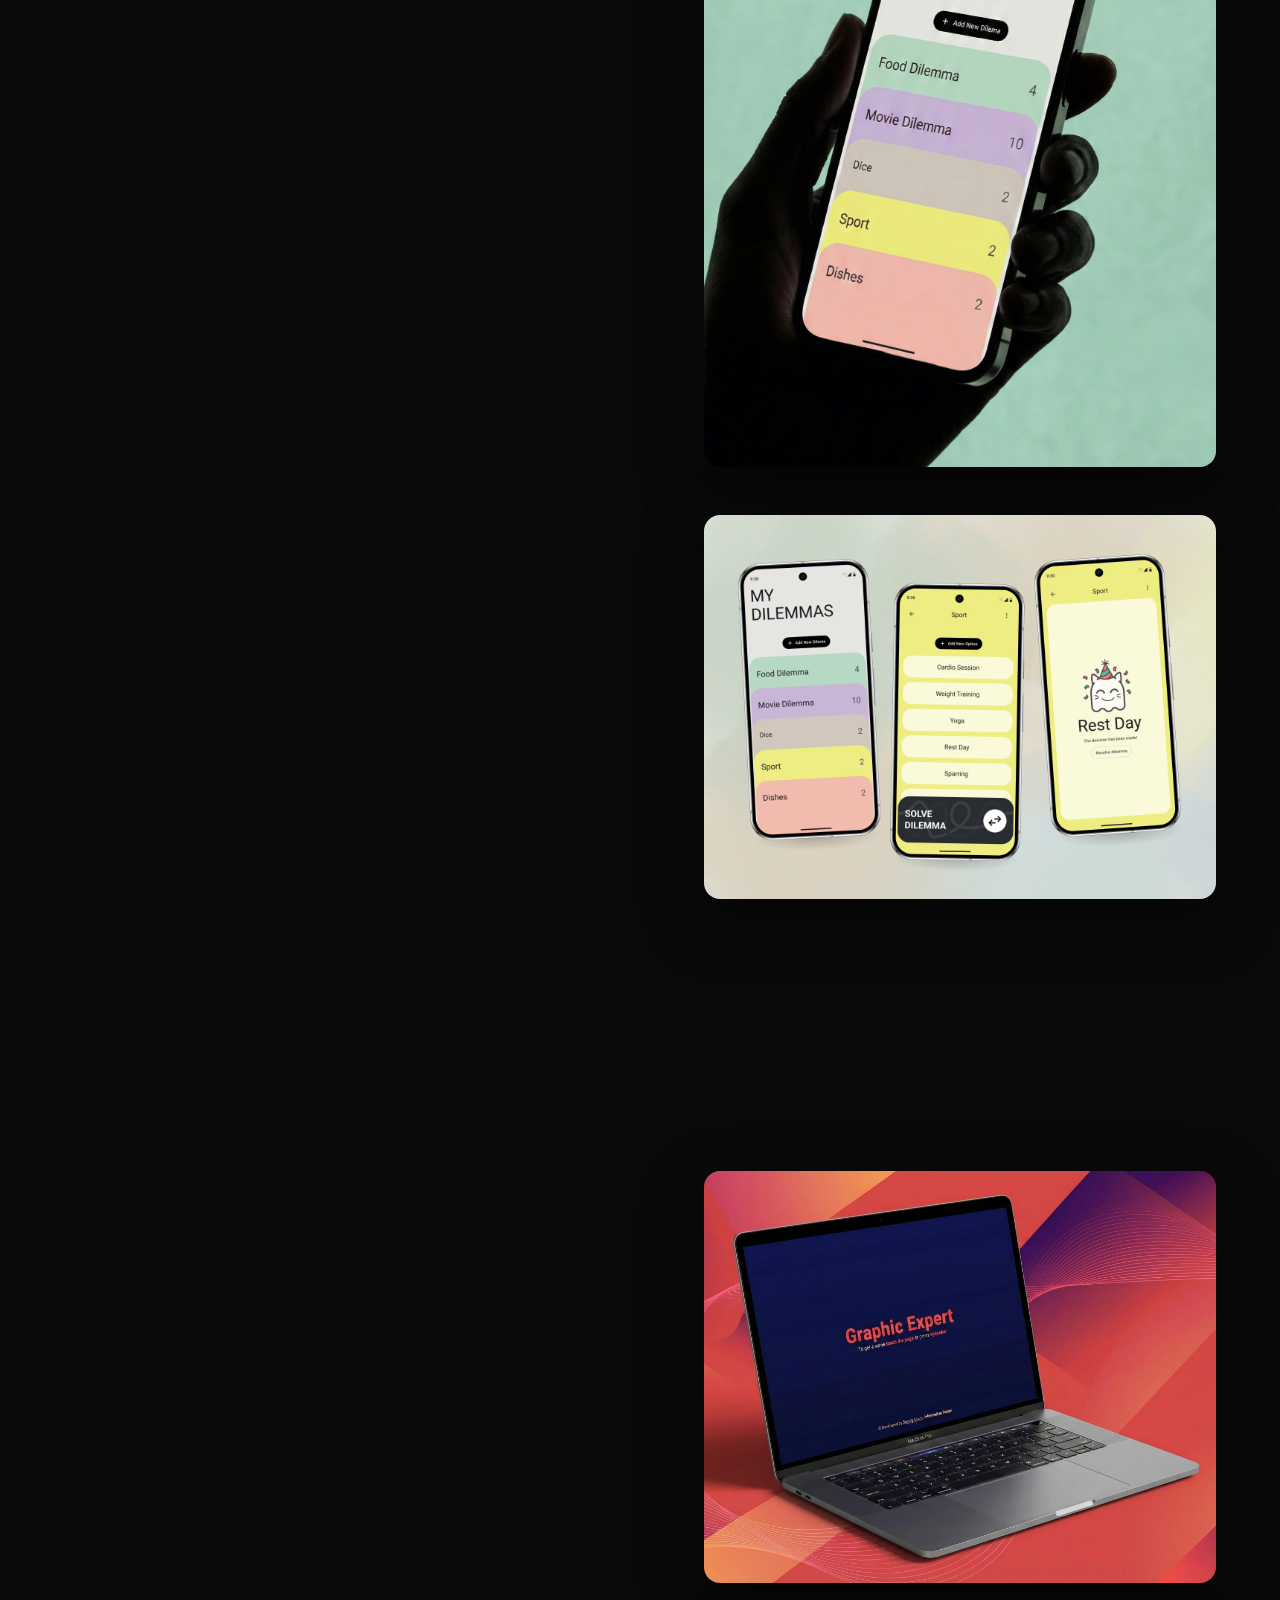
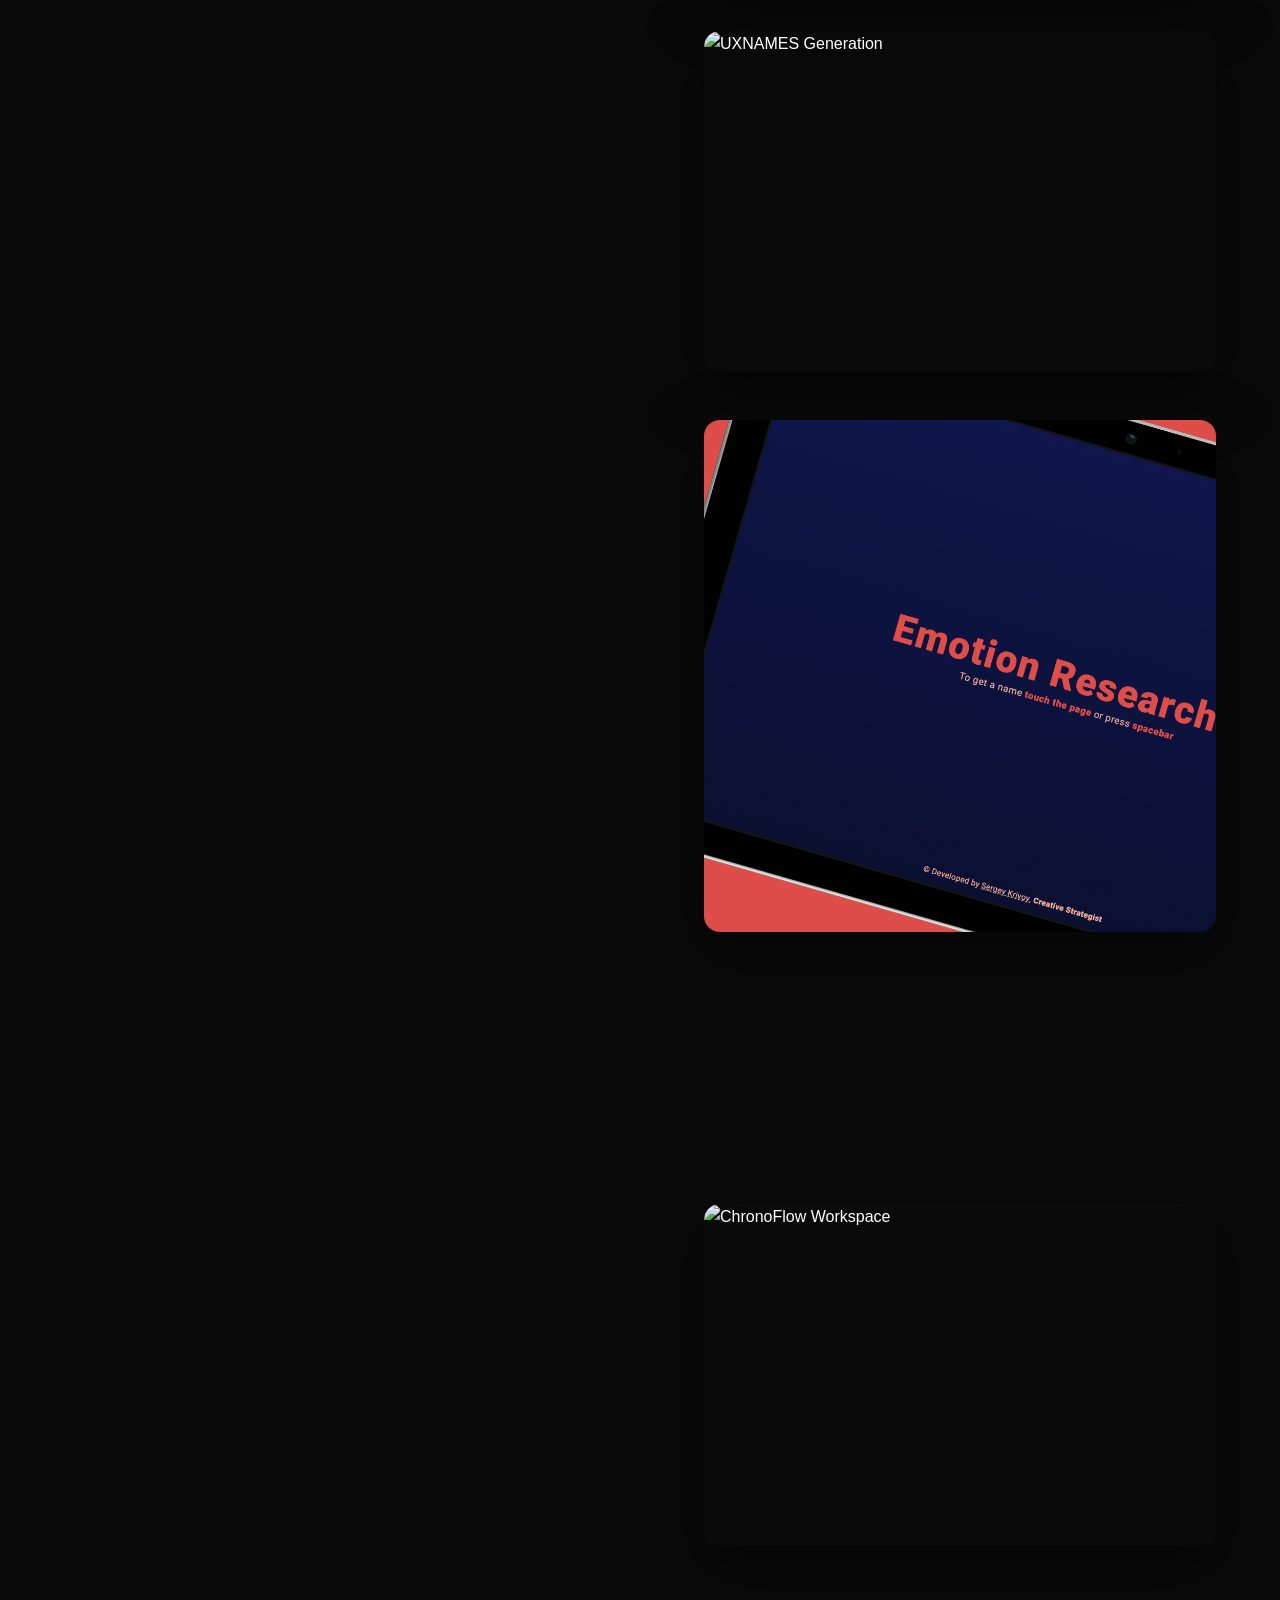
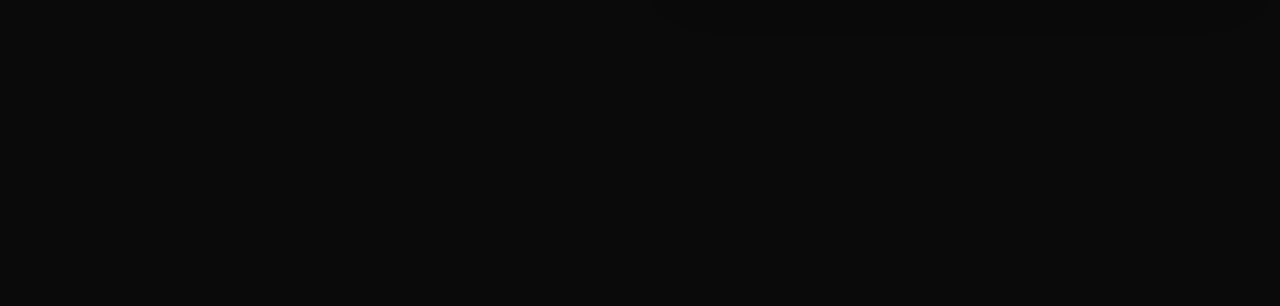
==== commit f581b0f5: "style: update HueMood project section background color hex code" ====
--- a/index.html
+++ b/index.html
@@ -109,7 +109,7 @@
         <!-- Right Panel (Content) -->
         <div class="right-panel" id="rightPanel">
             <!-- Project 1: HueMood -->
-            <section class="project-section" data-project="0" data-color="#F4CCC1" data-title="HueMood"
+            <section class="project-section" data-project="0" data-color="#EFAC9C" data-title="HueMood"
                 data-descriptor="Extract aesthetic color palettes from any photo in seconds for free."
                 data-stack="Design Tool, Moodboard, Color Palette" data-link="https://huemood.vercel.app/">
                 <div class="screenshot-container">
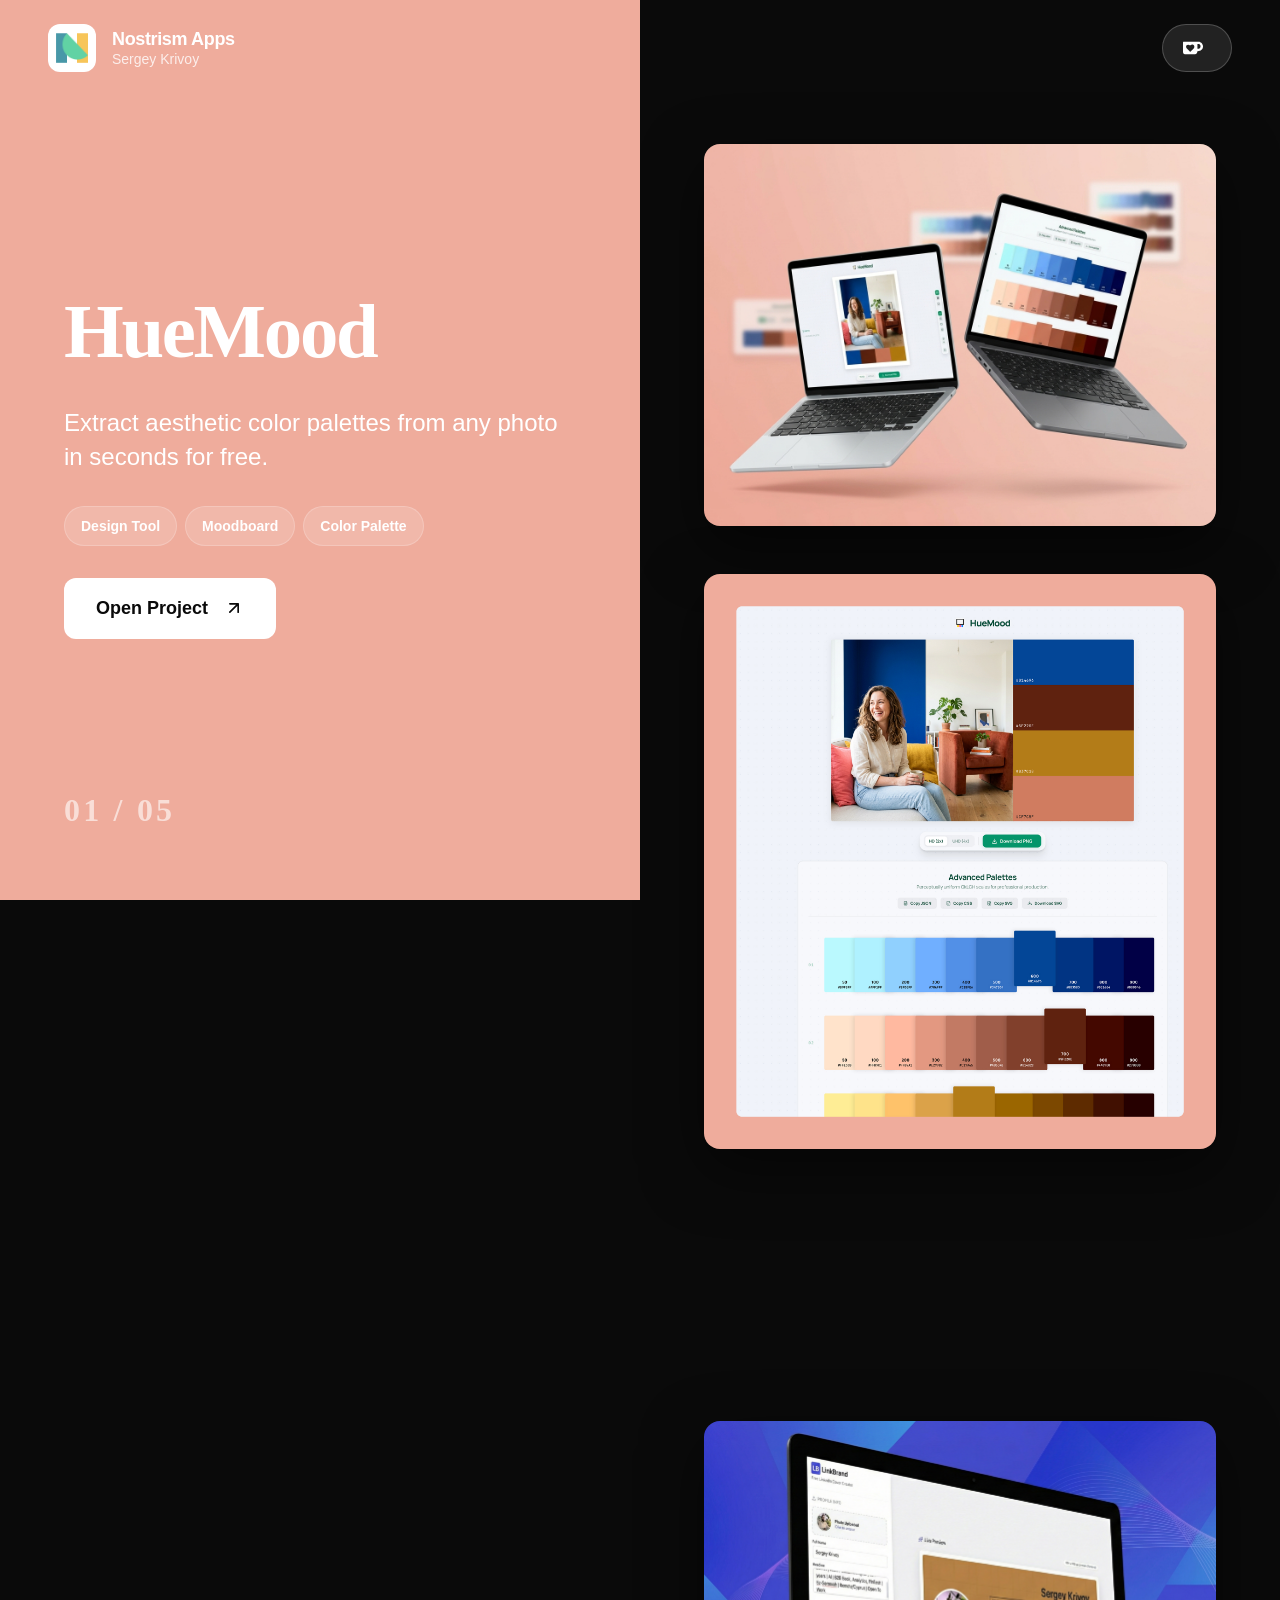
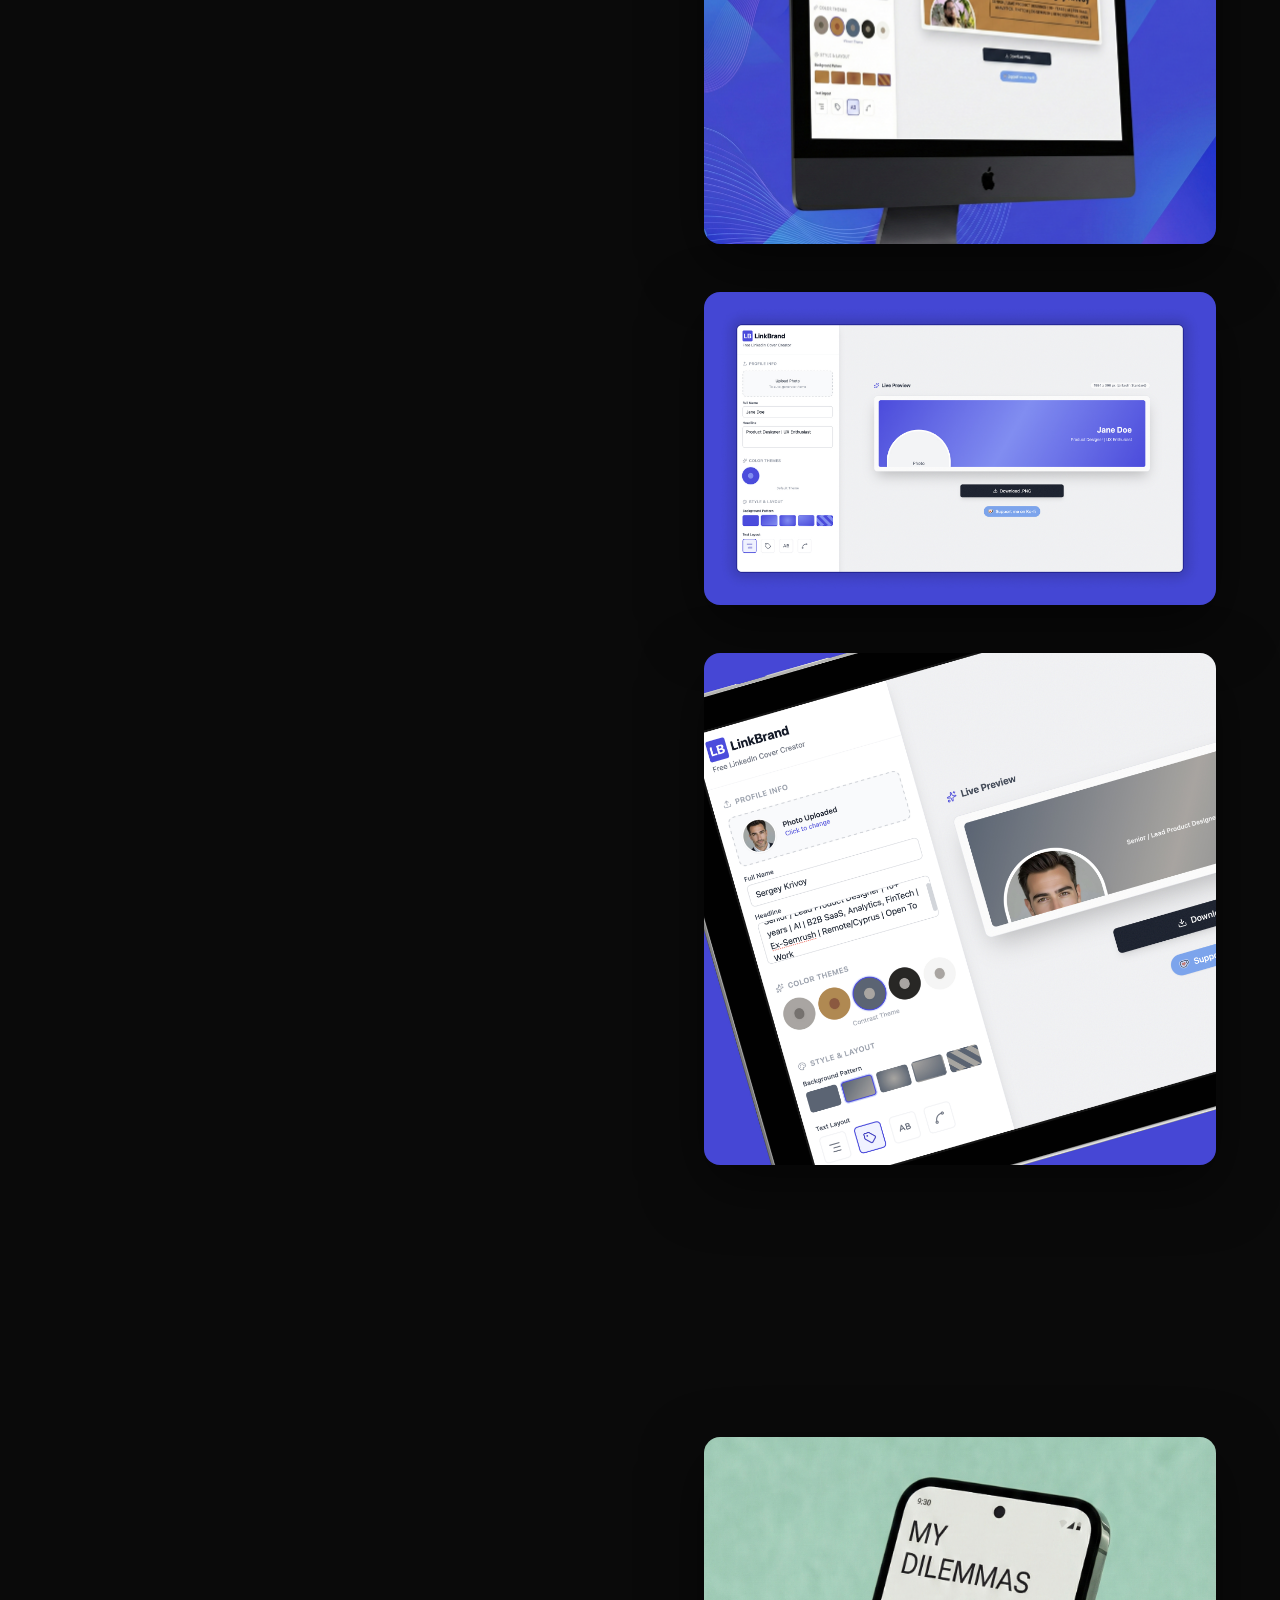
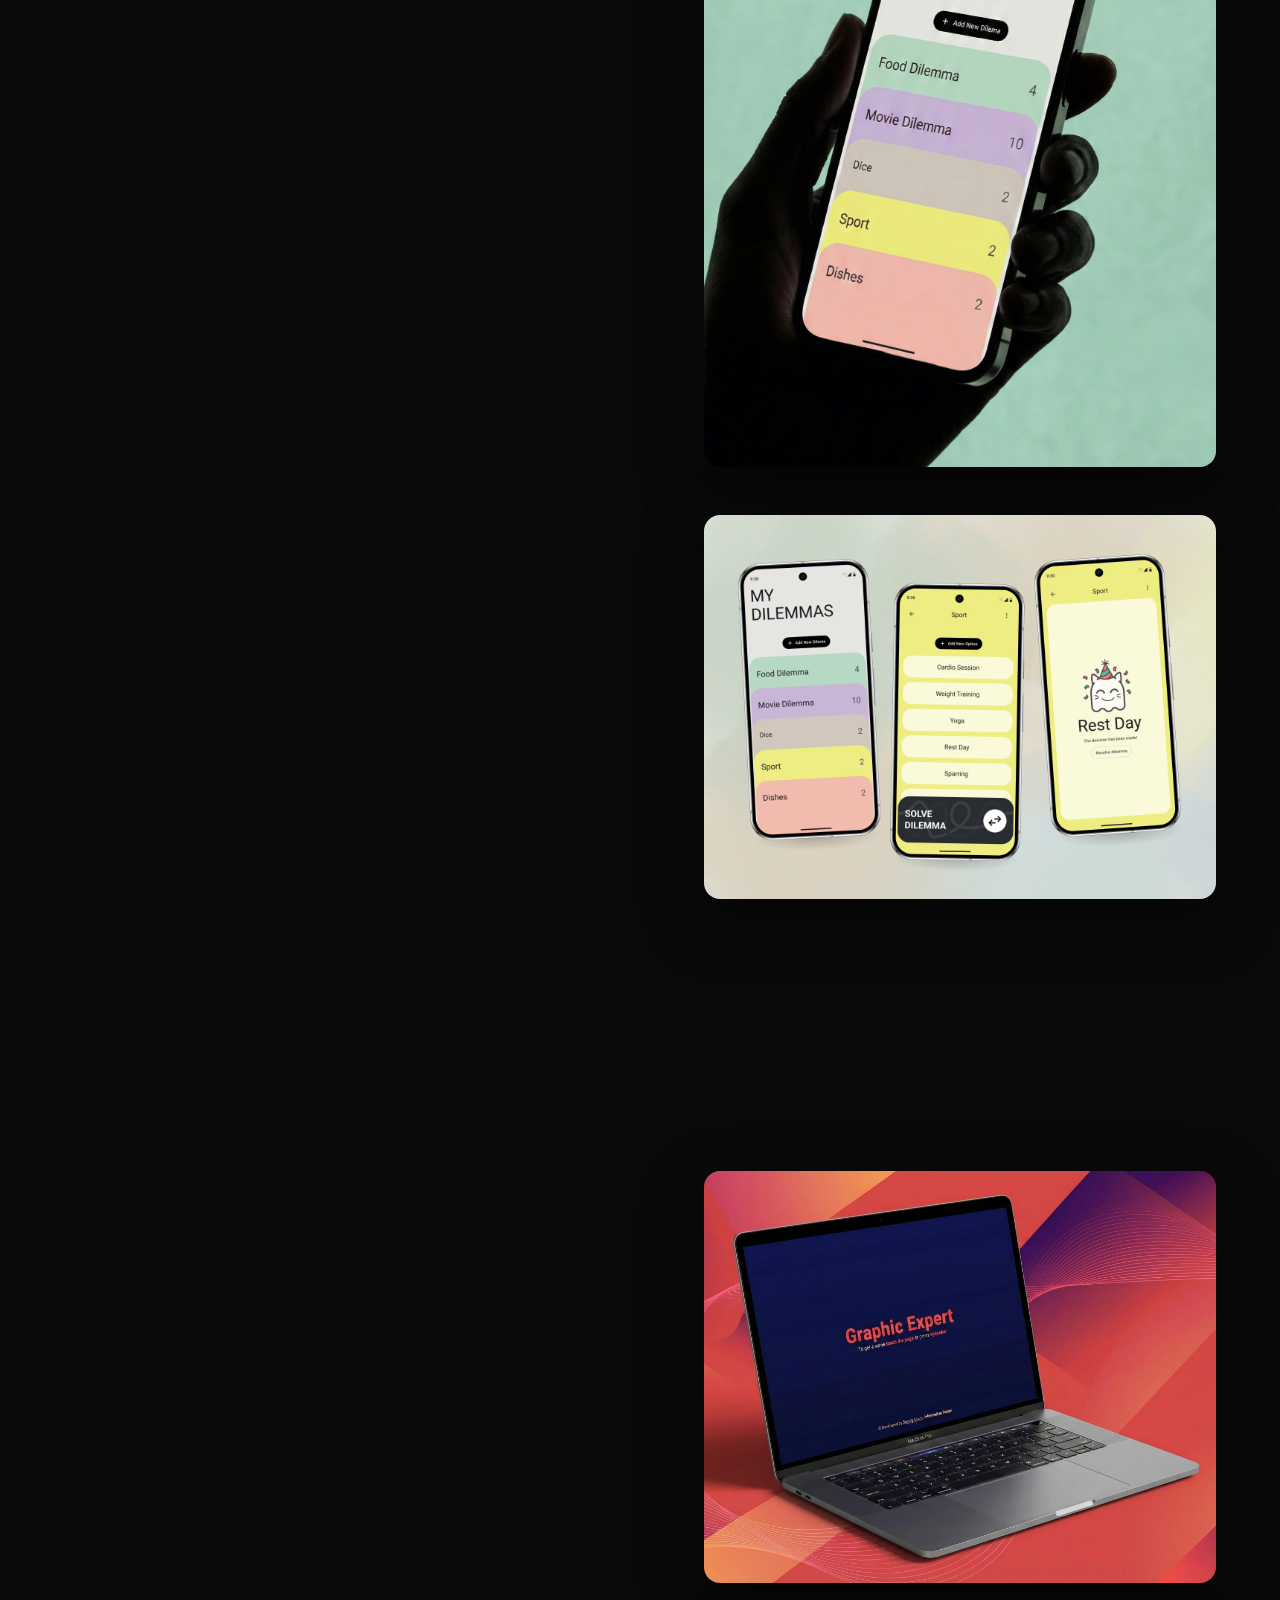
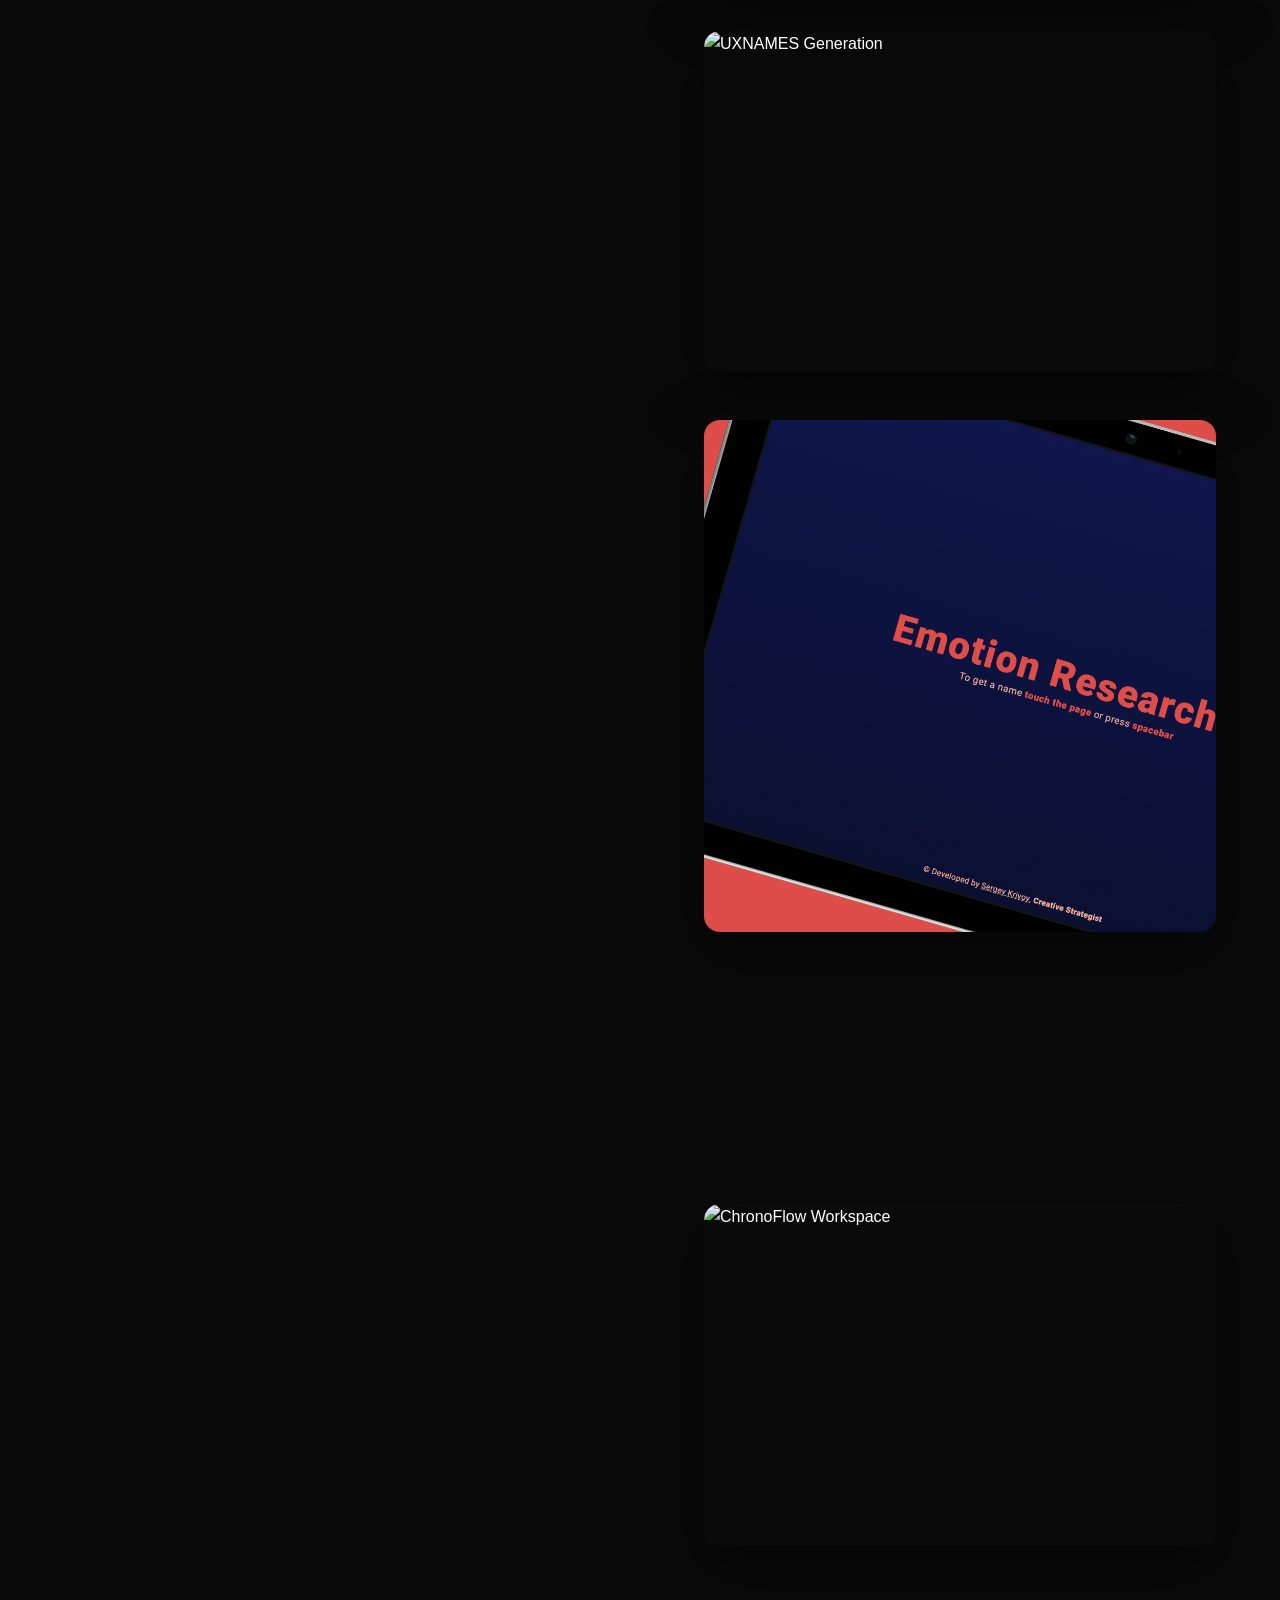
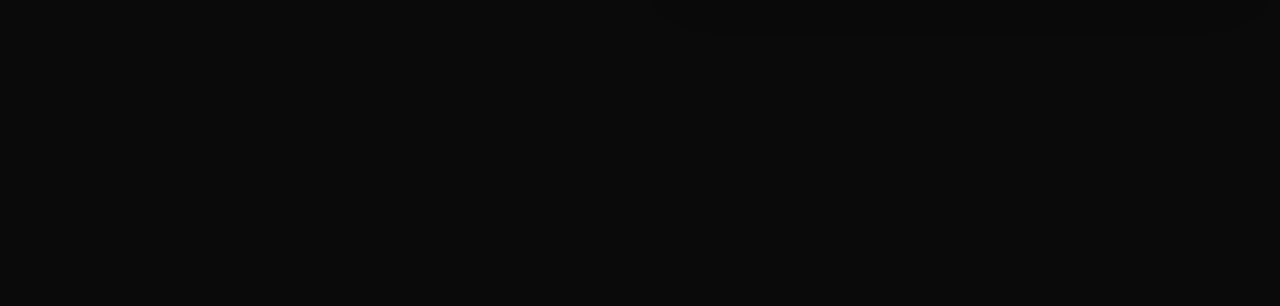
==== commit 595d7ba1: "chore: append version query parameter to script source for cache busting" ====
--- a/index.html
+++ b/index.html
@@ -187,7 +187,7 @@
         </div>
     </main>
 
-    <script src="script.js"></script>
+    <script src="script.js?v=1.1"></script>
 </body>
 
 </html>
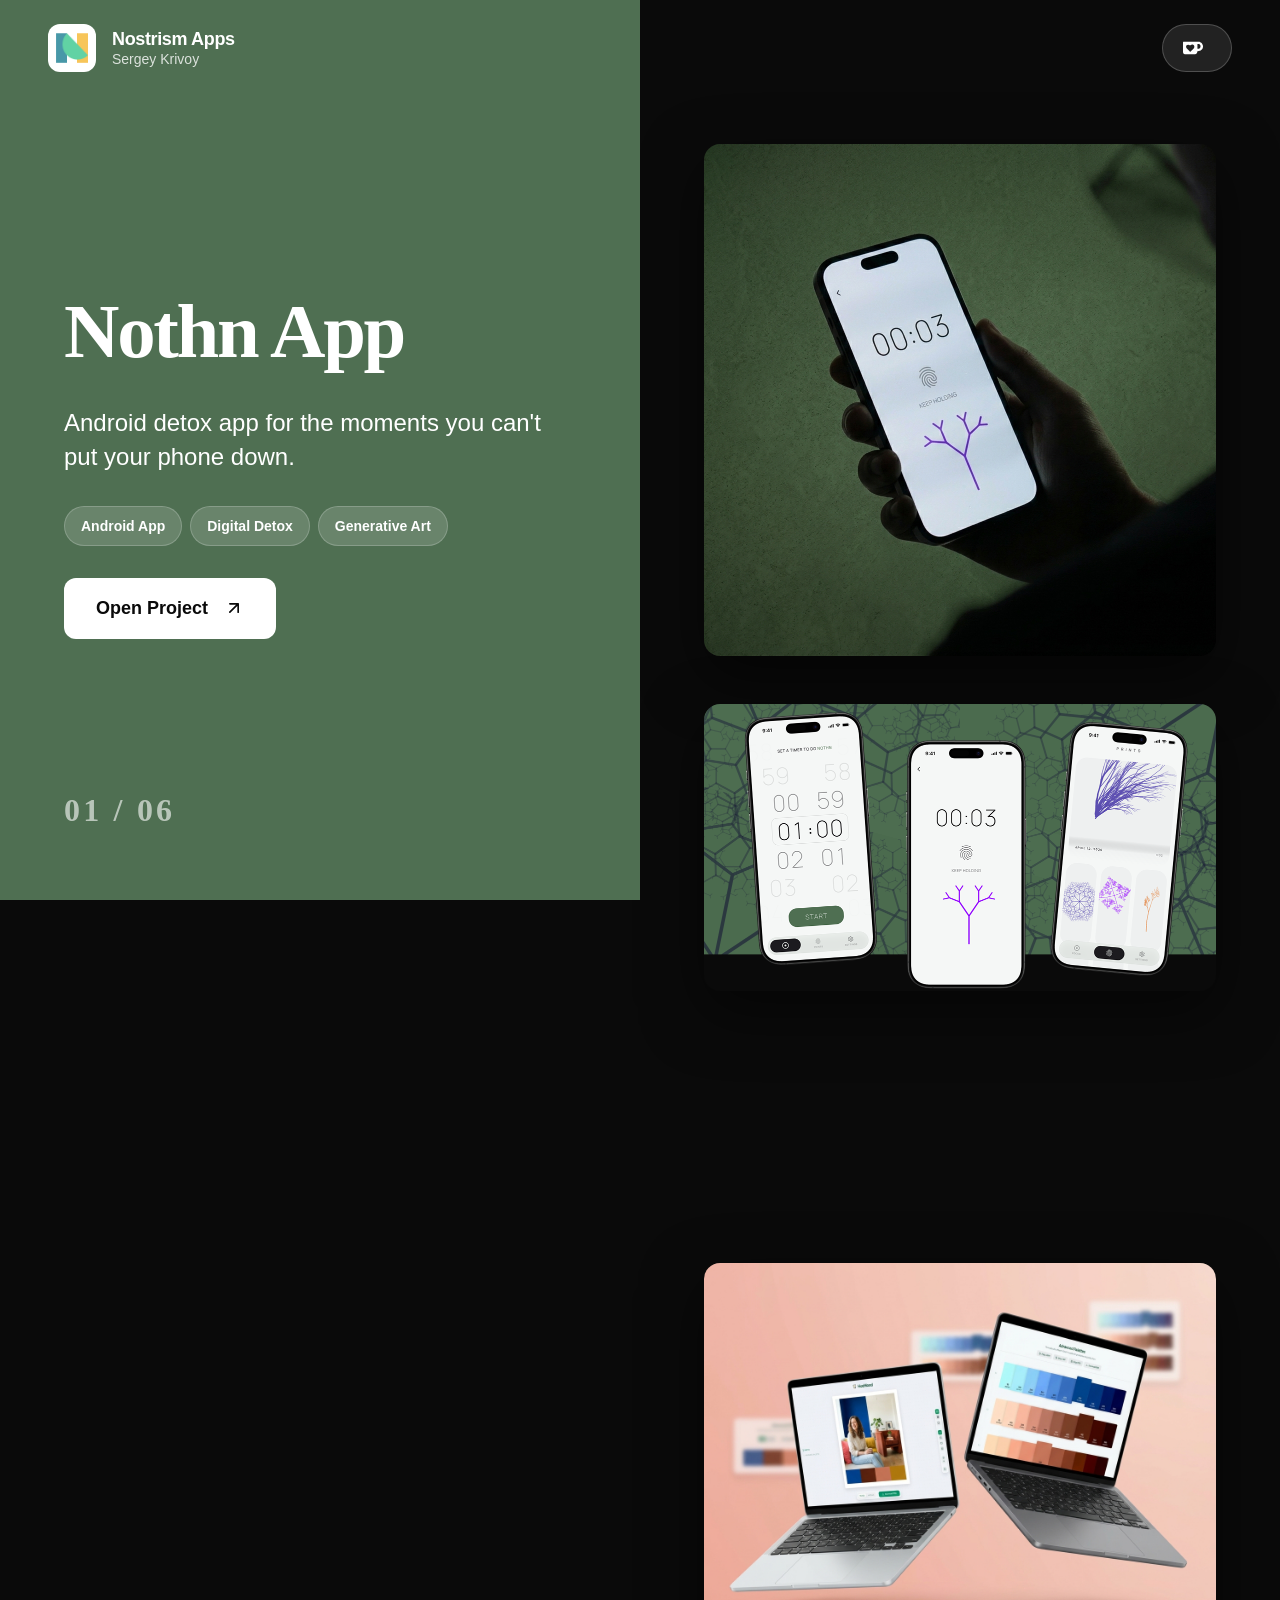
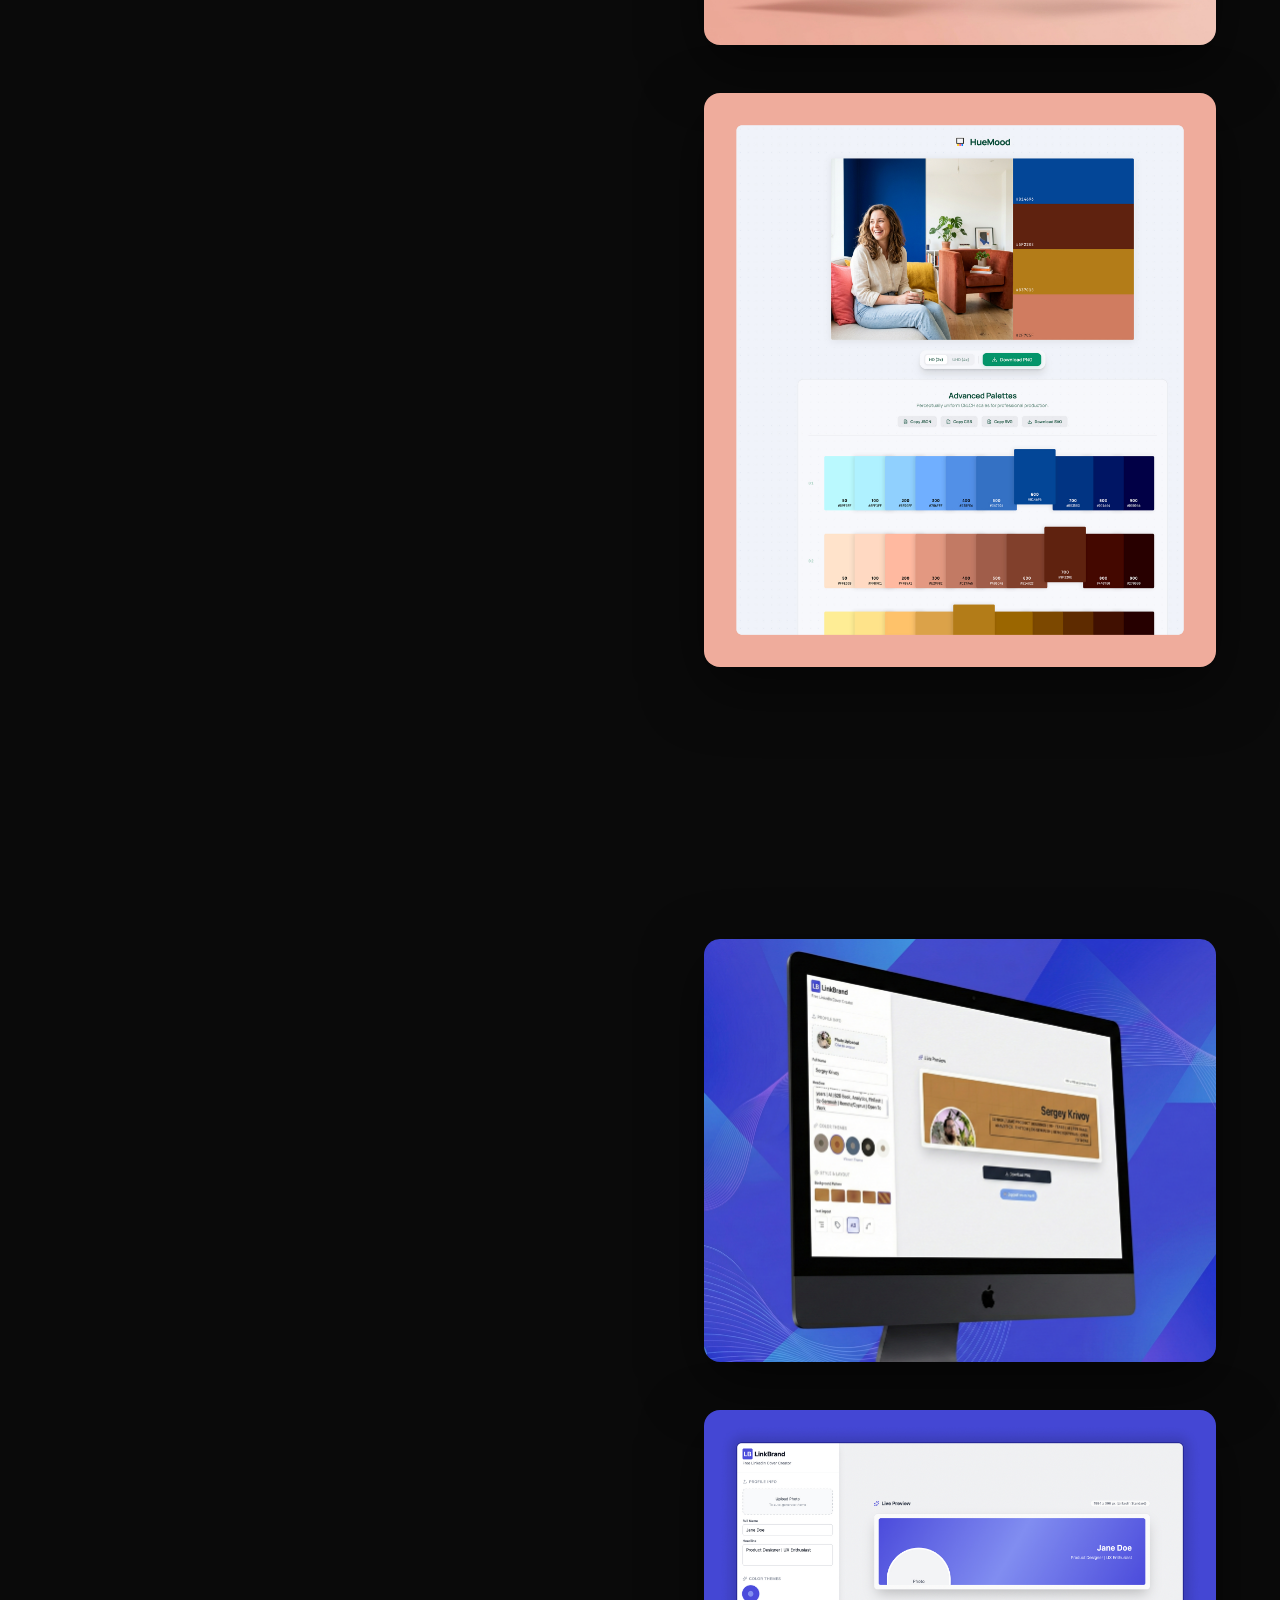
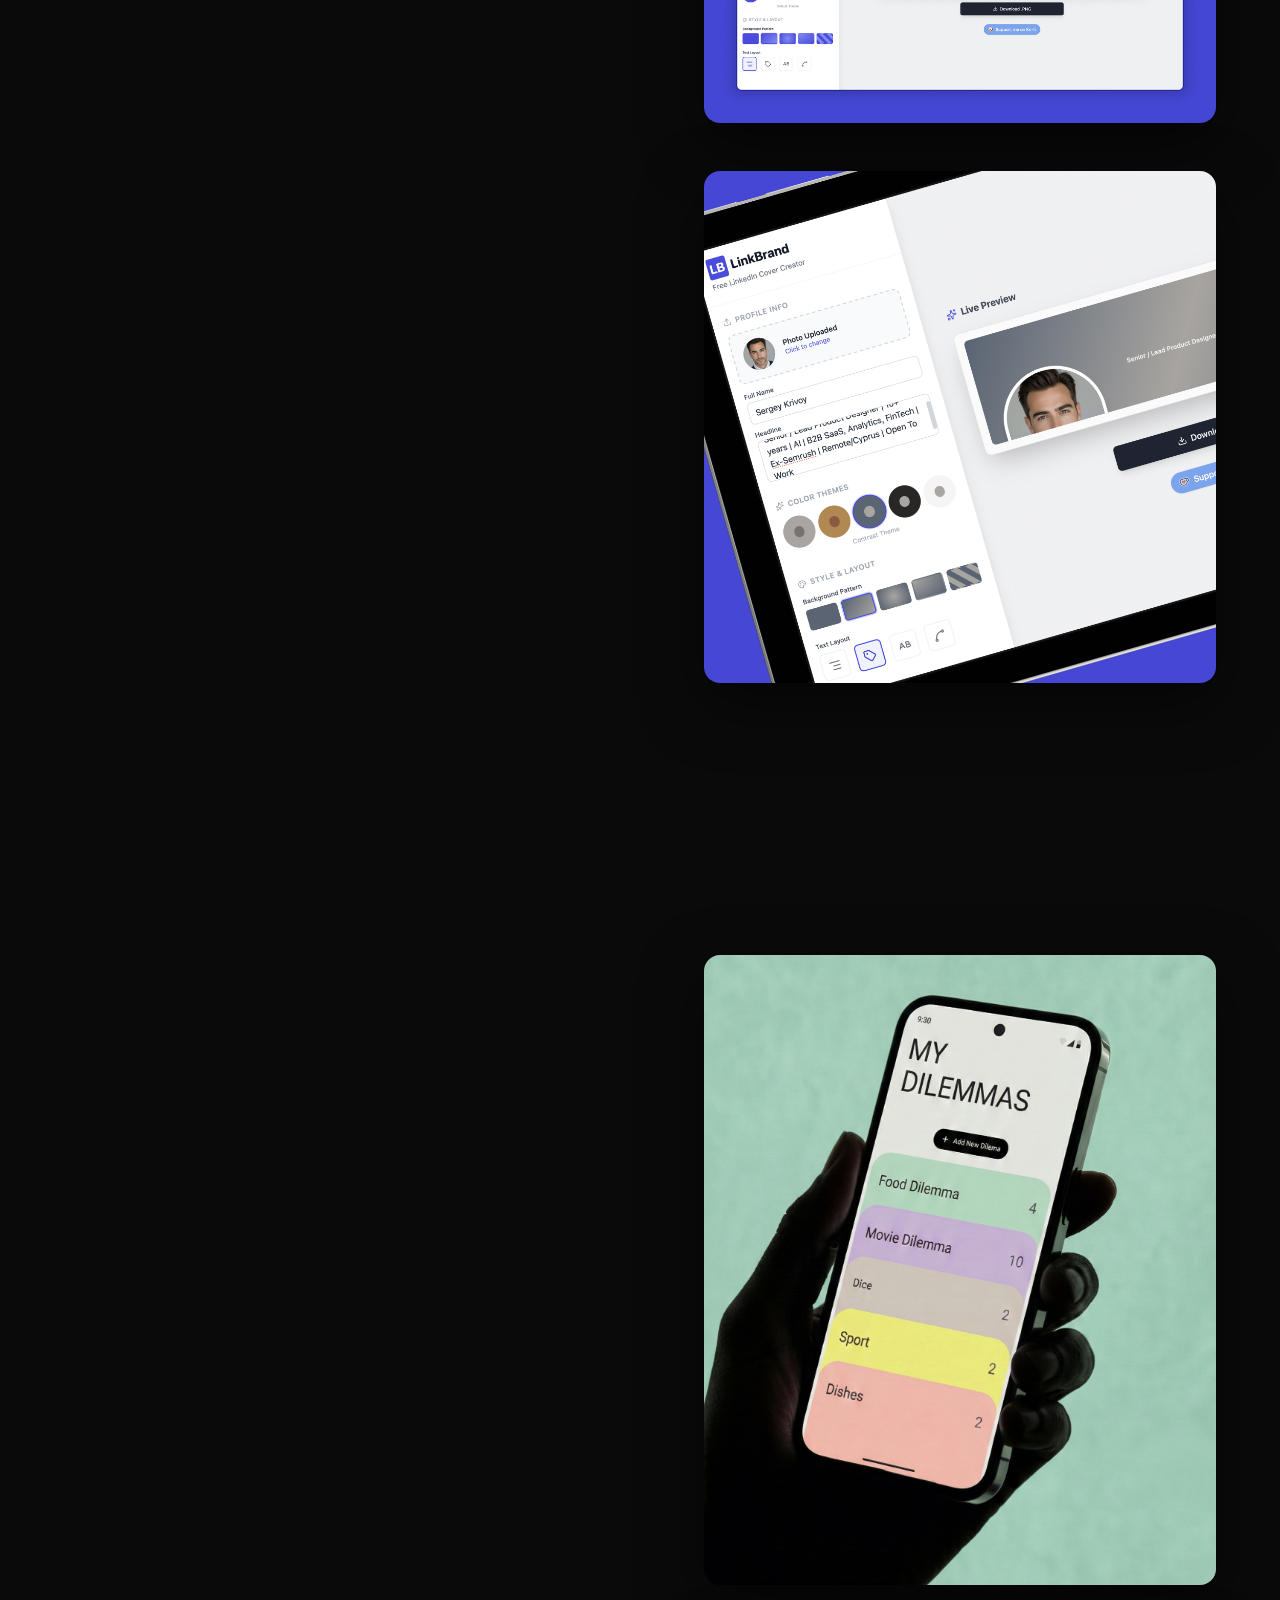
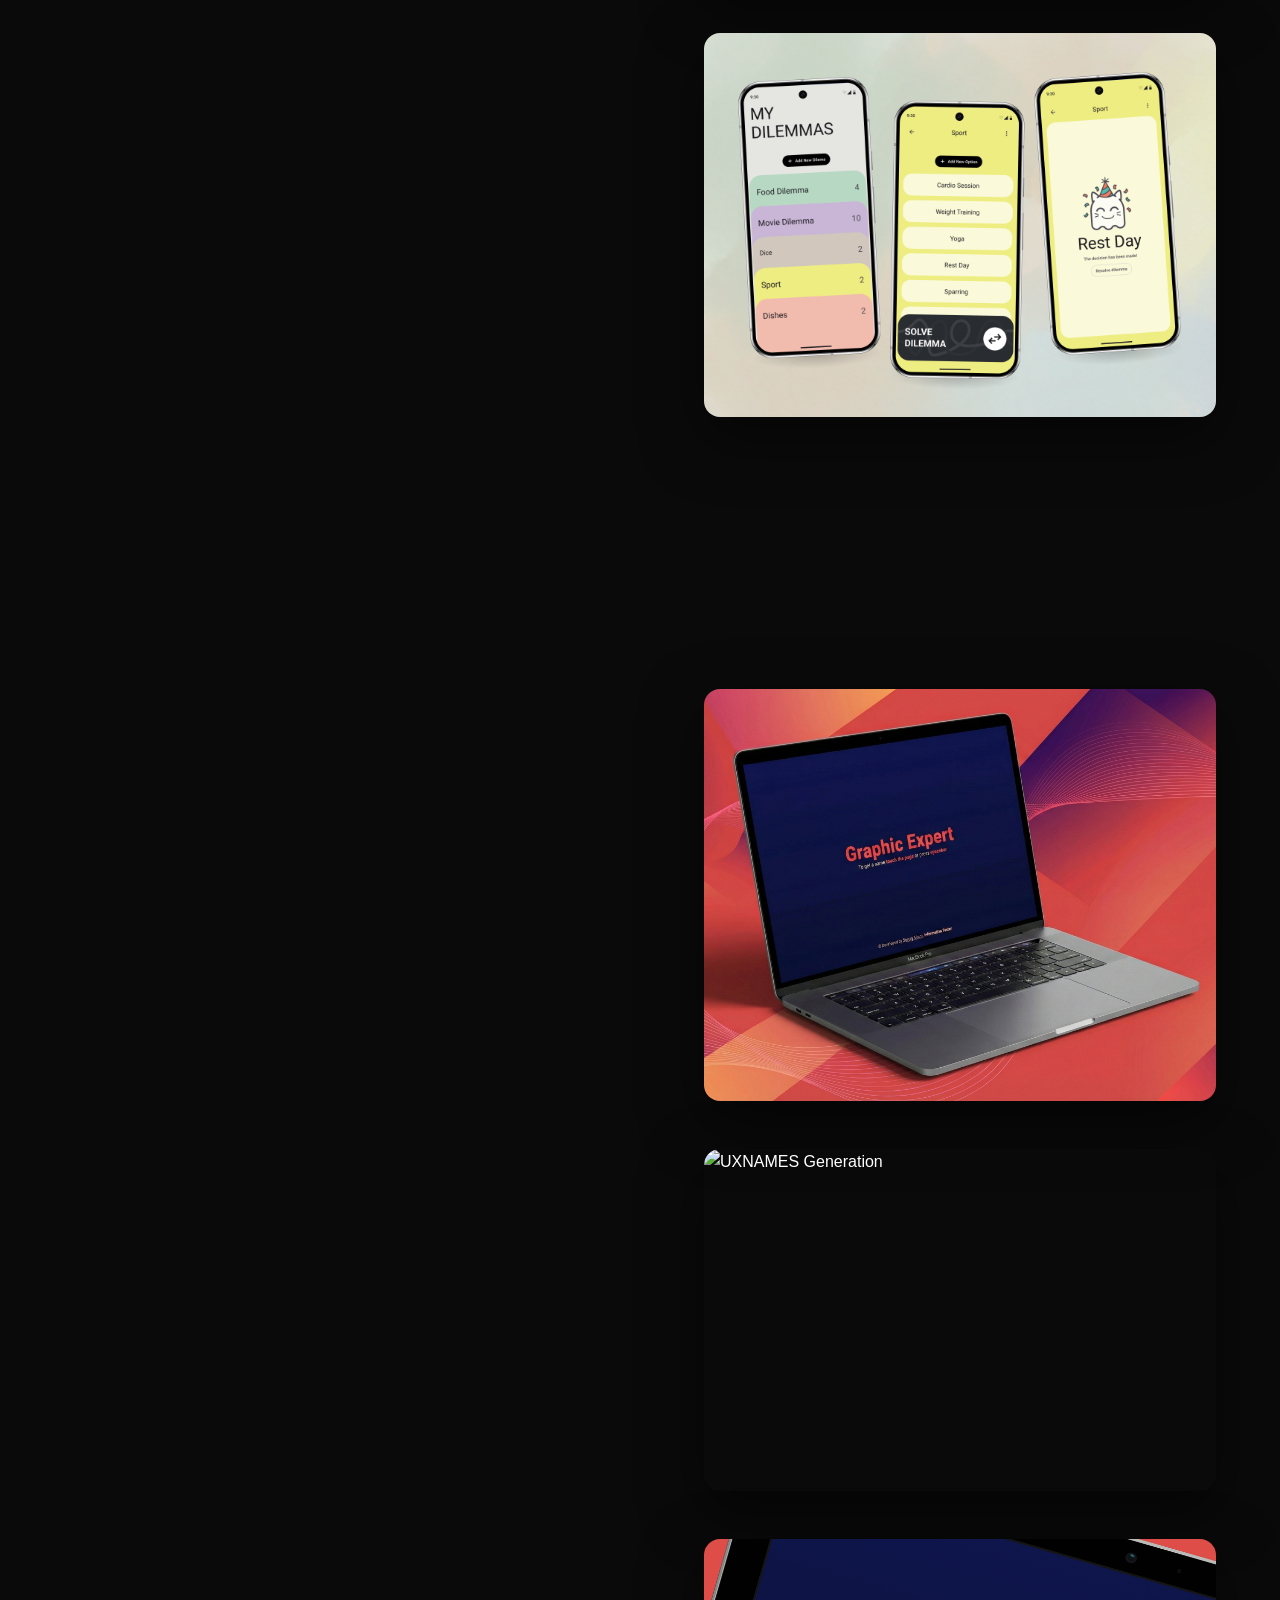
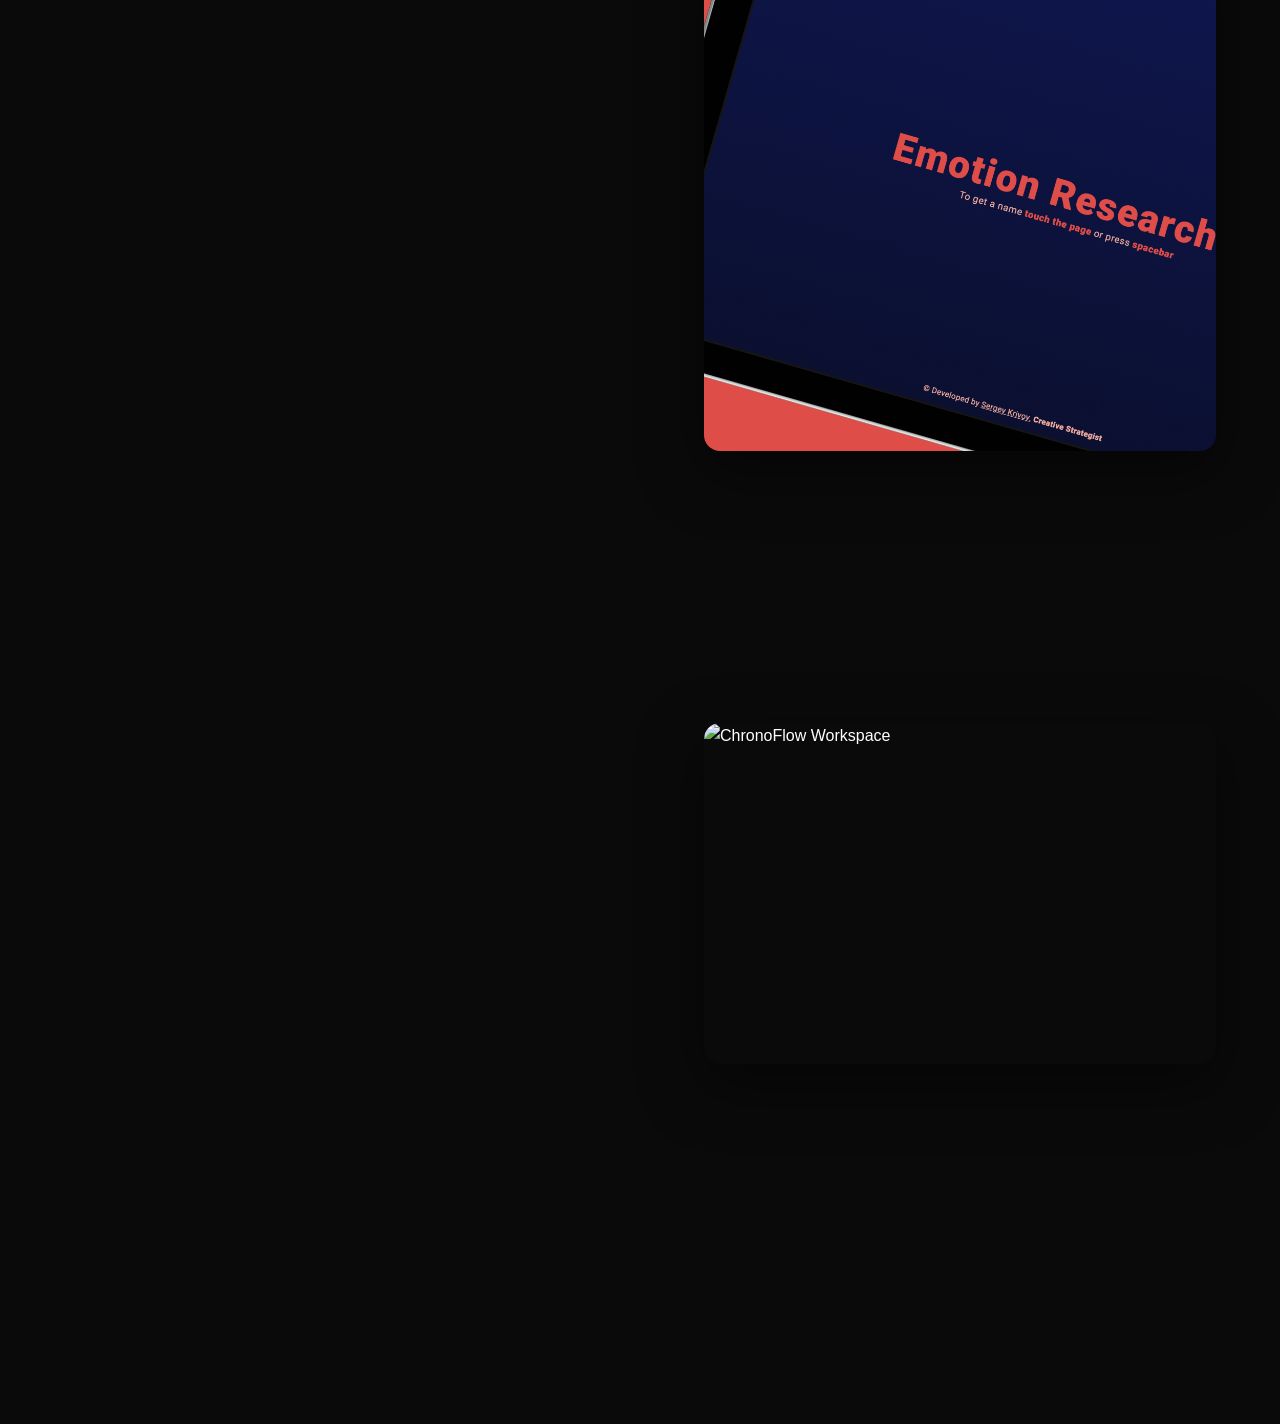
==== commit e1c3e8c9: "feat: add Nothn App project and update project counter logic" ====
--- a/index.html
+++ b/index.html
@@ -102,34 +102,49 @@
                     </svg>
                 </a>
             </div>
-            <div class="project-counter" id="projectCounter">01 / 05</div>
+            <div class="project-counter" id="projectCounter">01 / 06</div>
 
         </div>
 
         <!-- Right Panel (Content) -->
         <div class="right-panel" id="rightPanel">
-            <!-- Project 1: HueMood -->
-            <section class="project-section" data-project="0" data-color="#EFAC9C" data-title="HueMood"
+            <!-- Project 1: Mobile App -->
+            <section class="project-section" data-project="0" data-color="#4F6F52" data-title="Nothn App"
+                data-descriptor="Android detox app for the moments you can't put your phone down."
+                data-stack="Android App, Digital Detox, Generative Art"
+                data-link="https://play.google.com/store/apps/details?id=com.nostrism.nothn">
+                <div class="screenshot-container">
+                    <img src="images/Nothn-app/01.jpeg" alt="Nothn App Icon" class="screenshot" width="1024"
+                        height="1024">
+                </div>
+                <div class="screenshot-container">
+                    <img src="images/Nothn-app/02.png" alt="Nothn App Fractal Session" class="screenshot" width="1024"
+                        height="573" loading="lazy">
+                </div>
+            </section>
+
+            <!-- Project 2: HueMood -->
+            <section class="project-section" data-project="1" data-color="#EFAC9C" data-title="HueMood"
                 data-descriptor="Extract aesthetic color palettes from any photo in seconds for free."
                 data-stack="Design Tool, Moodboard, Color Palette" data-link="https://huemood.vercel.app/">
                 <div class="screenshot-container">
                     <img src="images/huemood/pic01.jpeg" alt="HueMood Interface" class="screenshot" width="1200"
-                        height="800">
-                </div>
-                <div class="screenshot-container">
-                    <img src="images/huemood/02.jpg" alt="HueMood Details" class="screenshot" width="1200"
-                        height="800" loading="lazy">
-                </div>
-
-            </section>
-
-            <!-- Project 2: Utility App -->
-            <section class="project-section" data-project="1" data-color="#4447D4" data-title="LinkBrand"
+                        height="800" loading="lazy">
+                </div>
+                <div class="screenshot-container">
+                    <img src="images/huemood/02.jpg" alt="HueMood Details" class="screenshot" width="1200" height="800"
+                        loading="lazy">
+                </div>
+
+            </section>
+
+            <!-- Project 3: Utility App -->
+            <section class="project-section" data-project="2" data-color="#4447D4" data-title="LinkBrand"
                 data-descriptor="Create professional LinkedIn cover photos in seconds for free."
                 data-stack="Tool, SaaS, Branding" data-link="https://linkbrand.vercel.app">
                 <div class="screenshot-container">
                     <img src="images/LinkBrand/01.jpg" alt="LinkBrand Interface" class="screenshot" width="1200"
-                        height="800">
+                        height="800" loading="lazy">
                 </div>
                 <div class="screenshot-container">
                     <img src="images/LinkBrand/02.jpg" alt="LinkBrand Customization" class="screenshot" width="1200"
@@ -141,8 +156,8 @@
                 </div>
             </section>
 
-            <!-- Project 3: Game -->
-            <section class="project-section" data-project="2" data-color="#55A06F" data-title="Dilemm"
+            <!-- Project 4: Game -->
+            <section class="project-section" data-project="3" data-color="#55A06F" data-title="Dilemm"
                 data-descriptor="Quick randomizer for daily choices. Make decisions easily with Dilemm!"
                 data-stack="Mobile App, Randomizer, Utility"
                 data-link="https://play.google.com/store/apps/details?id=com.nostrismapps.dilemm">
@@ -156,8 +171,8 @@
                 </div>
             </section>
 
-            <!-- Project 4: Creative Tool -->
-            <section class="project-section" data-project="3" data-color="#DF4D49" data-title="UXNAMES"
+            <!-- Project 5: Creative Tool -->
+            <section class="project-section" data-project="4" data-color="#DF4D49" data-title="UXNAMES"
                 data-descriptor="A satirical job title generator that mocks the obsession with complex titles in the design industry."
                 data-stack="2017, Design Culture, Joke" data-link="https://nostrism.github.io/uxnames/">
                 <div class="screenshot-container">
@@ -174,8 +189,8 @@
                 </div>
             </section>
 
-            <!-- Project 5: Web App -->
-            <section class="project-section" data-project="4" data-color="#2D3436" data-title="ChronoFlow"
+            <!-- Project 6: Web App -->
+            <section class="project-section" data-project="5" data-color="#2D3436" data-title="ChronoFlow"
                 data-descriptor="Time visualized as real-time progress bars for a more tangible sense of deadlines and flow."
                 data-stack="Time UX, Visualization, Productivity" data-link="https://nostrism.github.io/ChronoFlow/">
                 <div class="screenshot-container">
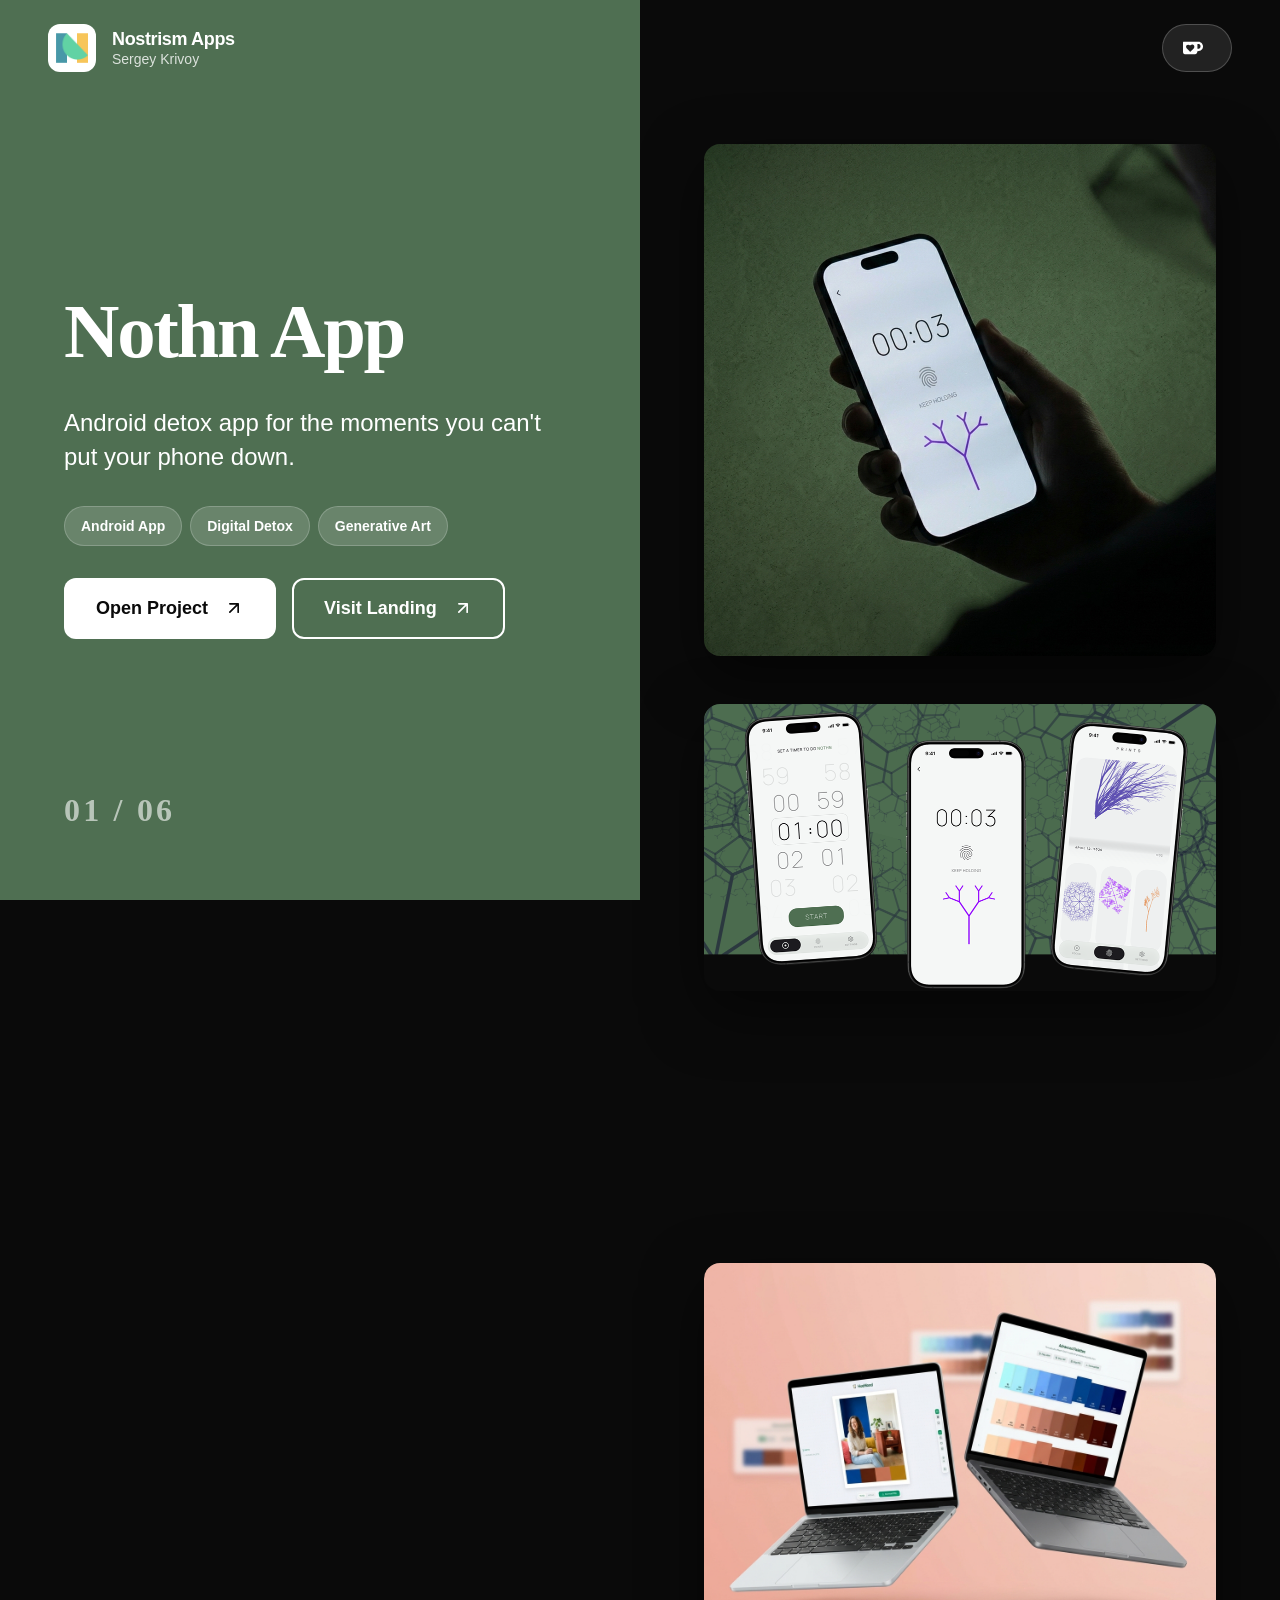
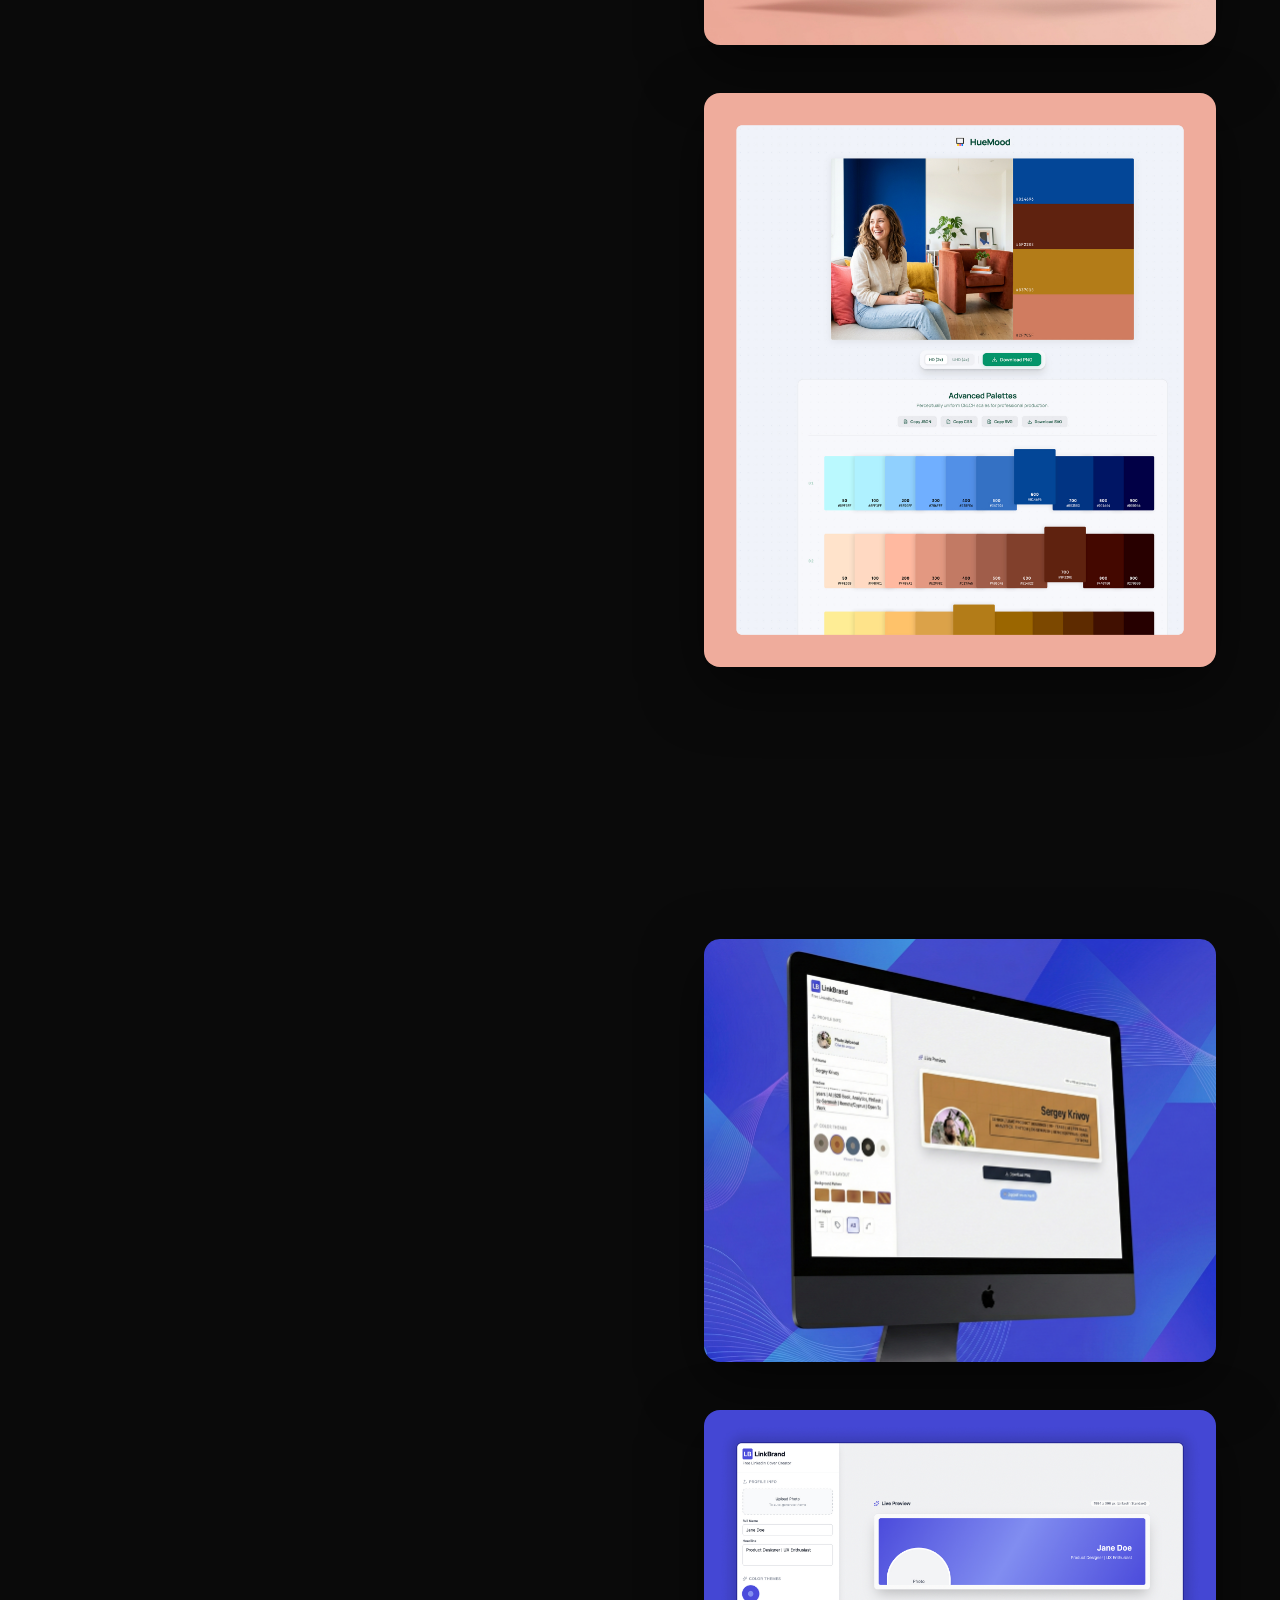
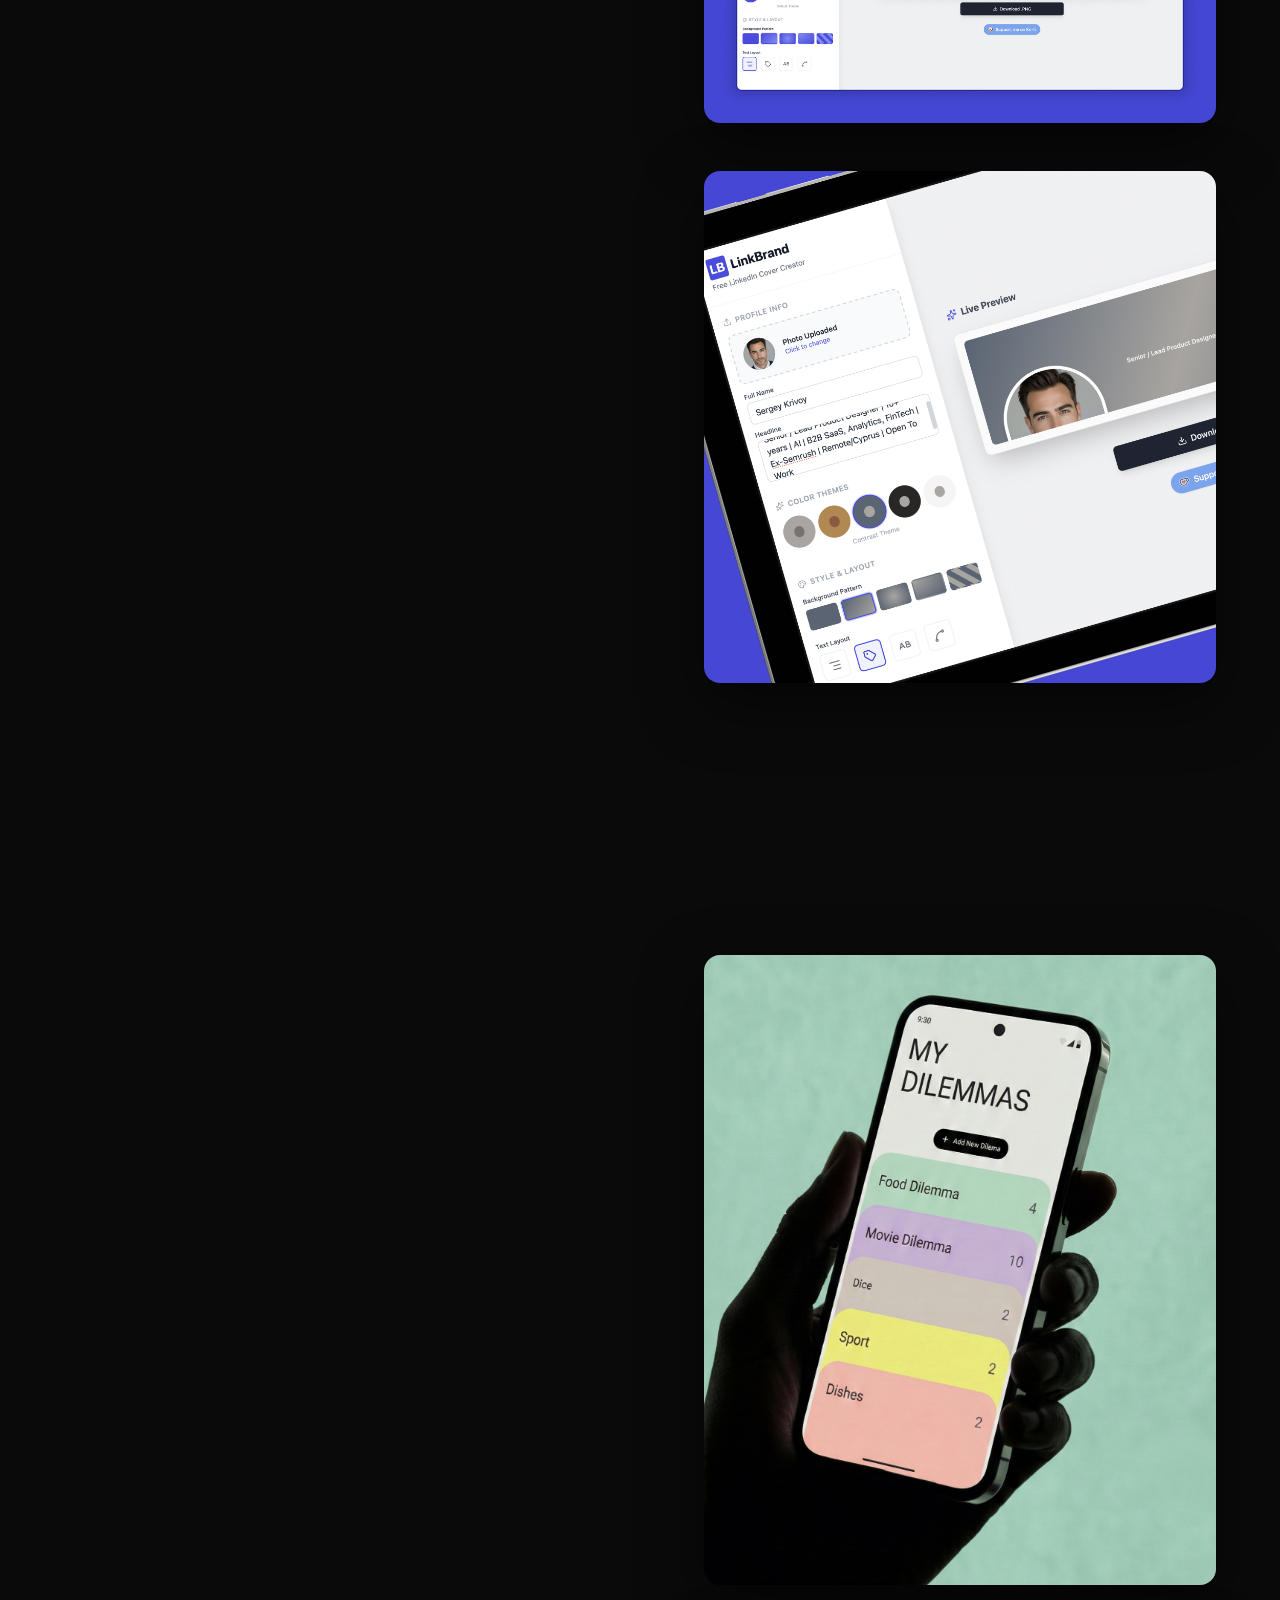
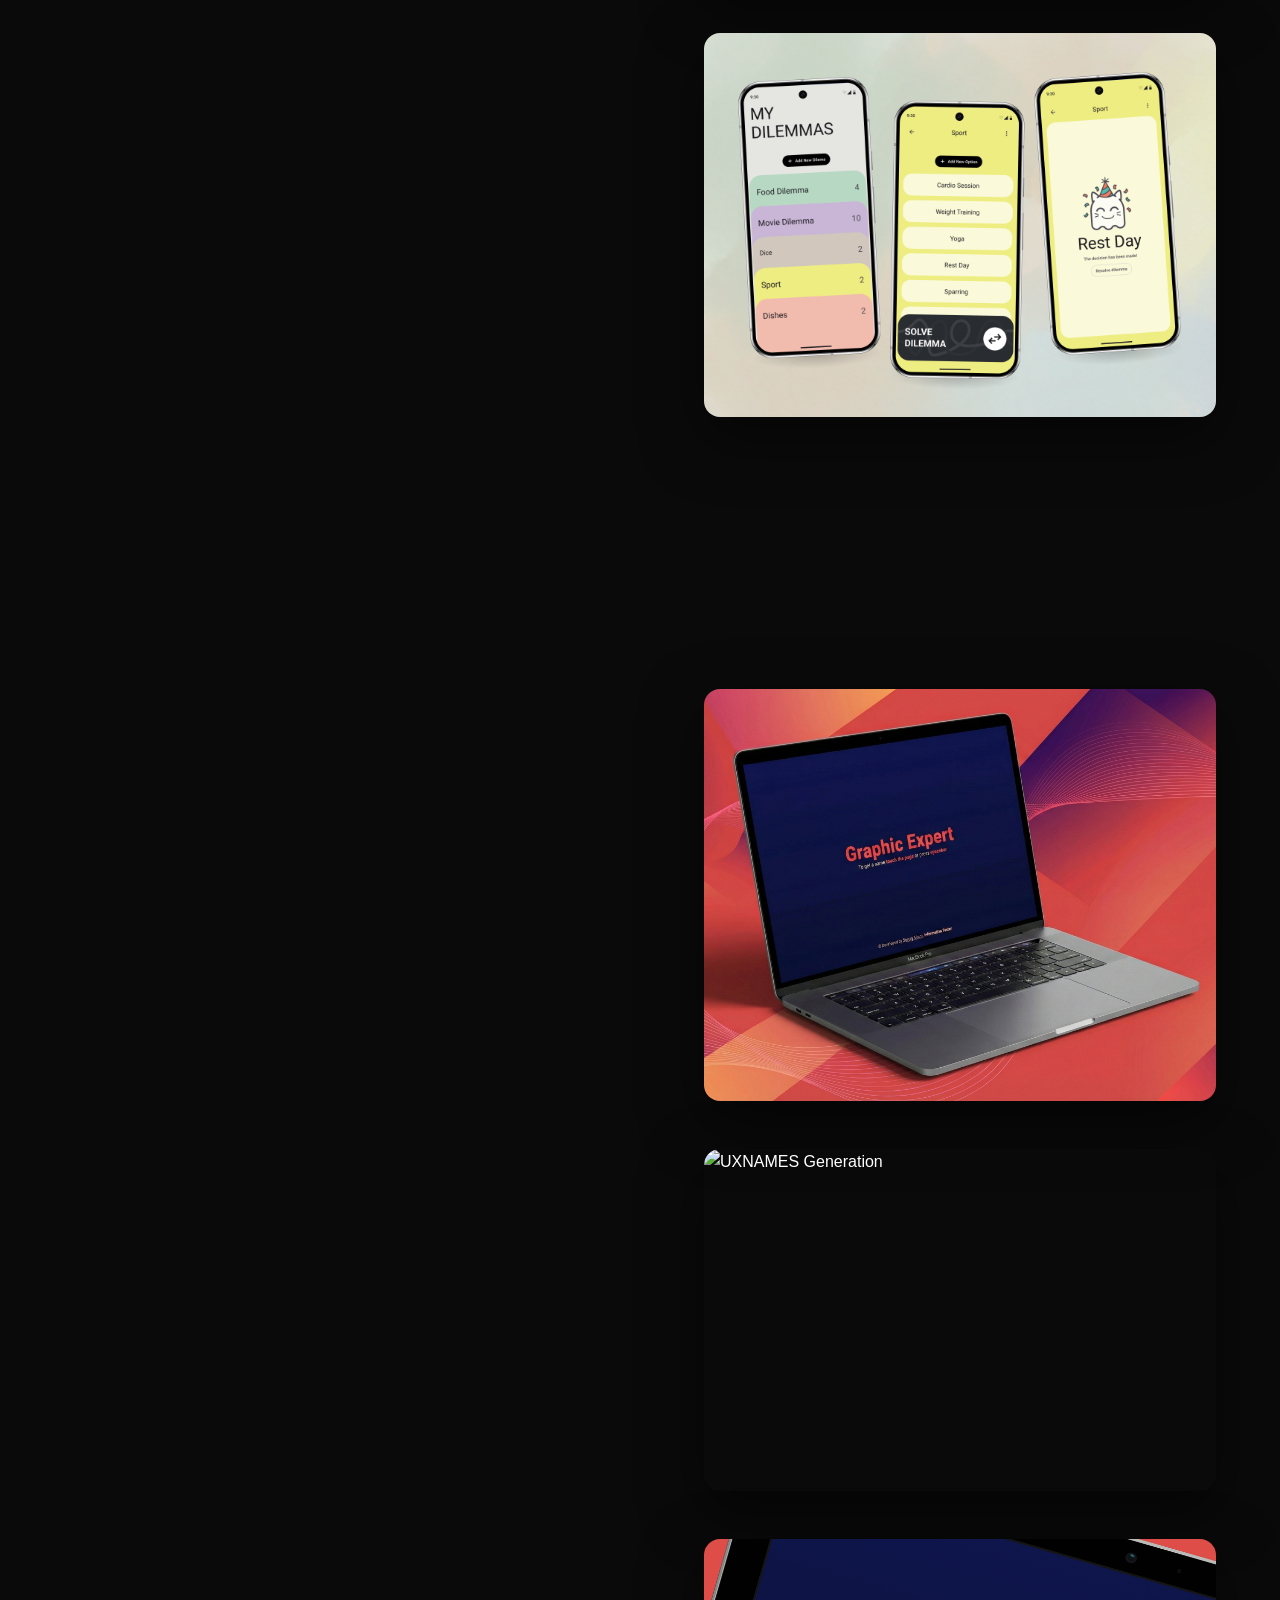
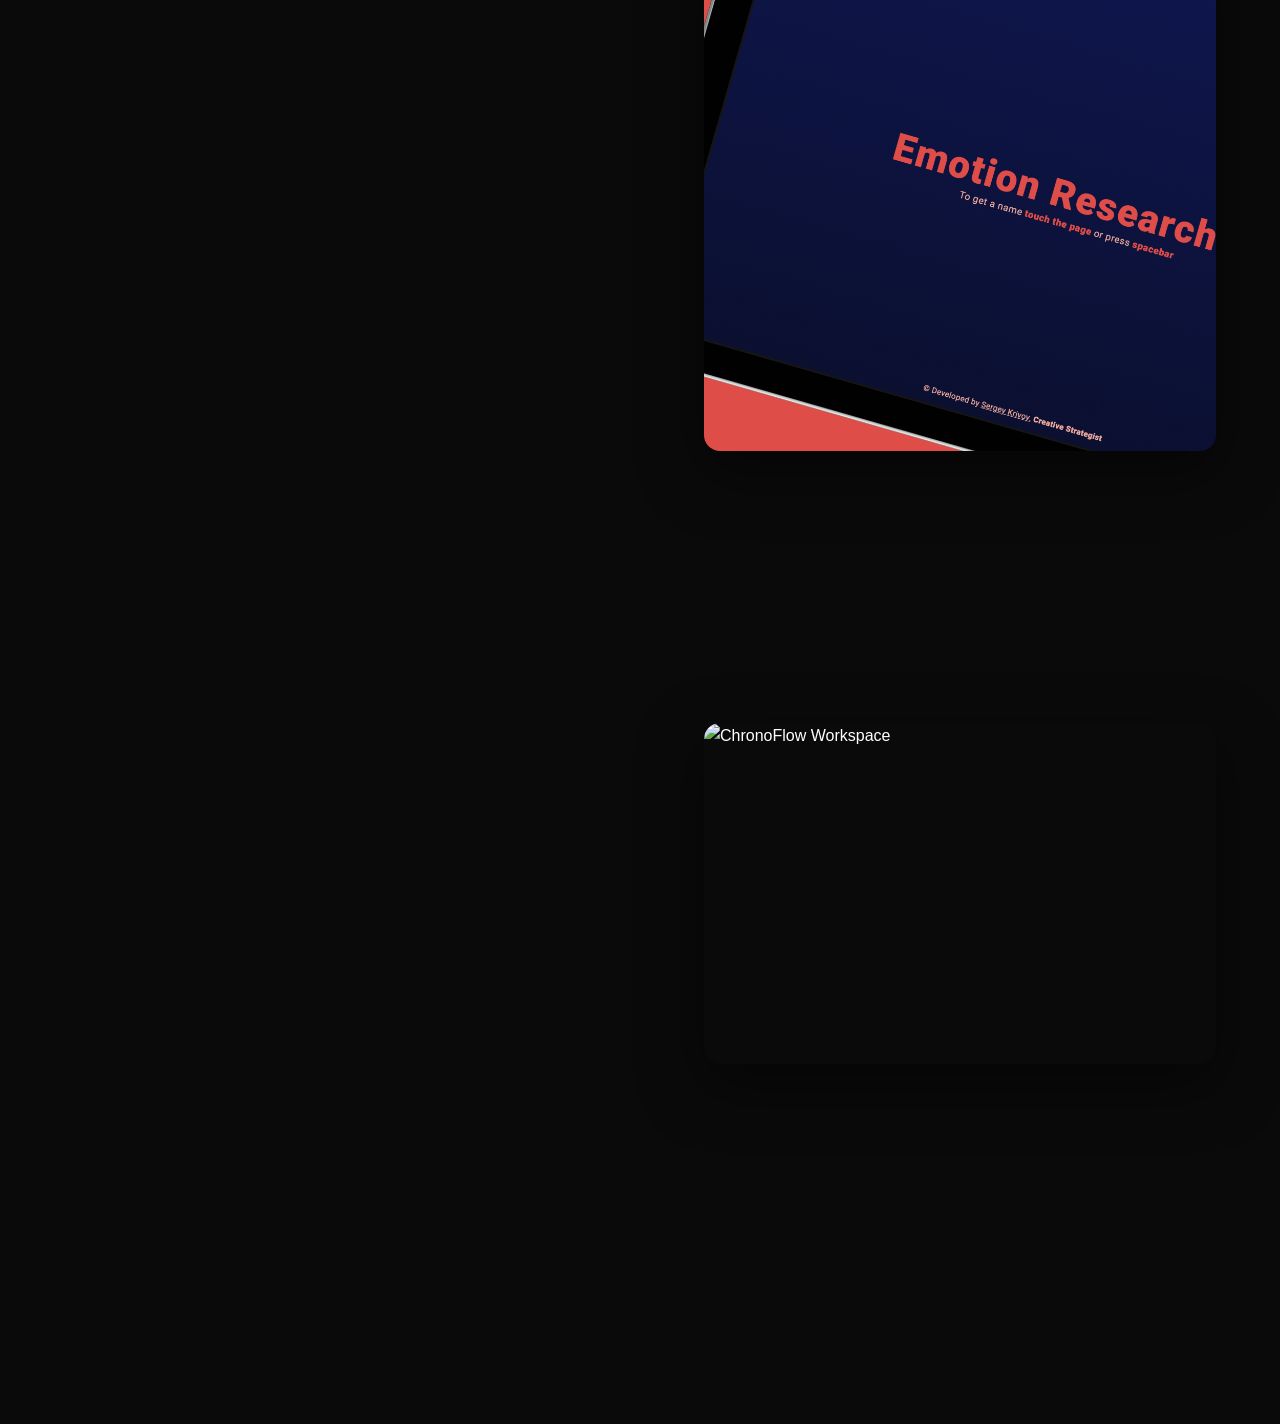
==== commit 8e0a90e9: "feat: add optional secondary landing page buttons to project cards" ====
--- a/index.html
+++ b/index.html
@@ -94,13 +94,22 @@
                 <h1 class="project-title" id="projectTitle">Loading...</h1>
                 <p class="project-descriptor" id="projectDescriptor">...</p>
                 <div class="tech-stack" id="techStack"></div>
-                <a href="#" class="project-button" id="projectButton" target="_blank" rel="noopener">
-                    <span>Open Project</span>
-                    <svg width="20" height="20" viewBox="0 0 24 24" fill="none" xmlns="http://www.w3.org/2000/svg">
-                        <path d="M7 17L17 7M17 7H7M17 7V17" stroke="currentColor" stroke-width="2"
-                            stroke-linecap="round" stroke-linejoin="round" />
-                    </svg>
-                </a>
+                <div class="project-actions">
+                    <a href="#" class="project-button" id="projectButton" target="_blank" rel="noopener">
+                        <span>Open Project</span>
+                        <svg width="20" height="20" viewBox="0 0 24 24" fill="none" xmlns="http://www.w3.org/2000/svg">
+                            <path d="M7 17L17 7M17 7H7M17 7V17" stroke="currentColor" stroke-width="2"
+                                stroke-linecap="round" stroke-linejoin="round" />
+                        </svg>
+                    </a>
+                    <a href="#" class="project-button project-button--secondary" id="projectLandingButton" target="_blank" rel="noopener" hidden>
+                        <span>Visit Landing</span>
+                        <svg width="20" height="20" viewBox="0 0 24 24" fill="none" xmlns="http://www.w3.org/2000/svg">
+                            <path d="M7 17L17 7M17 7H7M17 7V17" stroke="currentColor" stroke-width="2"
+                                stroke-linecap="round" stroke-linejoin="round" />
+                        </svg>
+                    </a>
+                </div>
             </div>
             <div class="project-counter" id="projectCounter">01 / 06</div>
 
@@ -112,7 +121,8 @@
             <section class="project-section" data-project="0" data-color="#4F6F52" data-title="Nothn App"
                 data-descriptor="Android detox app for the moments you can't put your phone down."
                 data-stack="Android App, Digital Detox, Generative Art"
-                data-link="https://play.google.com/store/apps/details?id=com.nostrism.nothn">
+                data-link="https://play.google.com/store/apps/details?id=com.nostrism.nothn"
+                data-landing="https://nothn-app.vercel.app/">
                 <div class="screenshot-container">
                     <img src="images/Nothn-app/01.jpeg" alt="Nothn App Icon" class="screenshot" width="1024"
                         height="1024">
@@ -160,7 +170,8 @@
             <section class="project-section" data-project="3" data-color="#55A06F" data-title="Dilemm"
                 data-descriptor="Quick randomizer for daily choices. Make decisions easily with Dilemm!"
                 data-stack="Mobile App, Randomizer, Utility"
-                data-link="https://play.google.com/store/apps/details?id=com.nostrismapps.dilemm">
+                data-link="https://play.google.com/store/apps/details?id=com.nostrismapps.dilemm"
+                data-landing="https://dilemm.vercel.app/">
                 <div class="screenshot-container">
                     <img src="images/Dilemm/01.jpg" alt="Dilemm Gameplay" class="screenshot" width="1200" height="800"
                         loading="lazy">
@@ -202,7 +213,7 @@
         </div>
     </main>
 
-    <script src="script.js?v=1.1"></script>
+    <script src="script.js?v=1.2"></script>
 </body>
 
 </html>
--- a/styles.css
+++ b/styles.css
@@ -254,6 +254,13 @@
 .tech-tag:hover {
     background: rgba(255, 255, 255, 0.25);
     transform: translateY(-2px);
+}
+
+.project-actions {
+    display: flex;
+    flex-wrap: wrap;
+    gap: var(--spacing-sm);
+    align-items: center;
 }
 
 .project-button {
@@ -275,6 +282,22 @@
     overflow: hidden;
 }
 
+.project-button--secondary {
+    background: transparent;
+    color: var(--color-text-primary);
+    border: 2px solid currentColor;
+    padding: calc(1rem - 2px) calc(2rem - 2px);
+    animation-delay: 0.35s;
+}
+
+.project-button--secondary:hover {
+    background: rgba(255, 255, 255, 0.1);
+}
+
+.project-button[hidden] {
+    display: none;
+}
+
 .project-button::before {
     content: '';
     position: absolute;
@@ -406,6 +429,10 @@
         padding: 0.875rem 1.5rem;
     }
 
+    .project-button--secondary {
+        padding: calc(0.875rem - 2px) calc(1.5rem - 2px);
+    }
+
     .project-counter {
         font-size: 1.5rem;
     }
